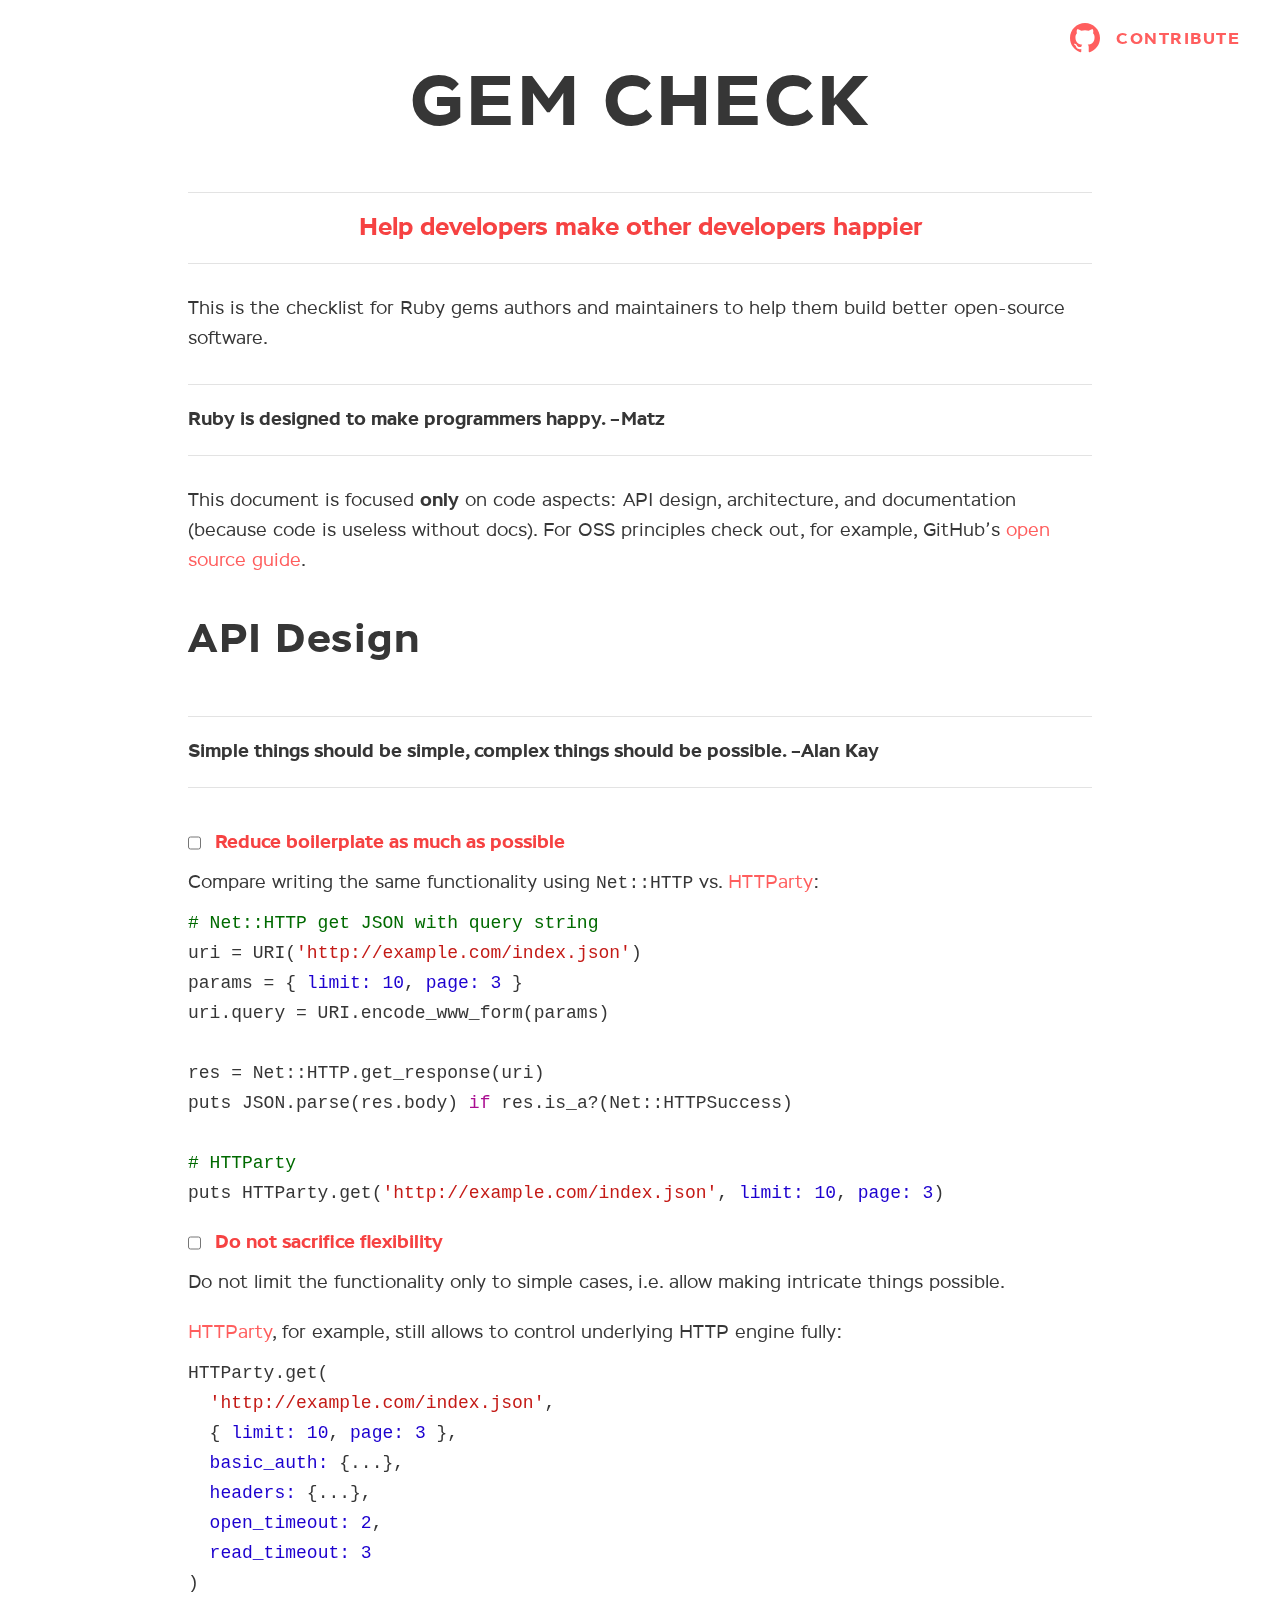
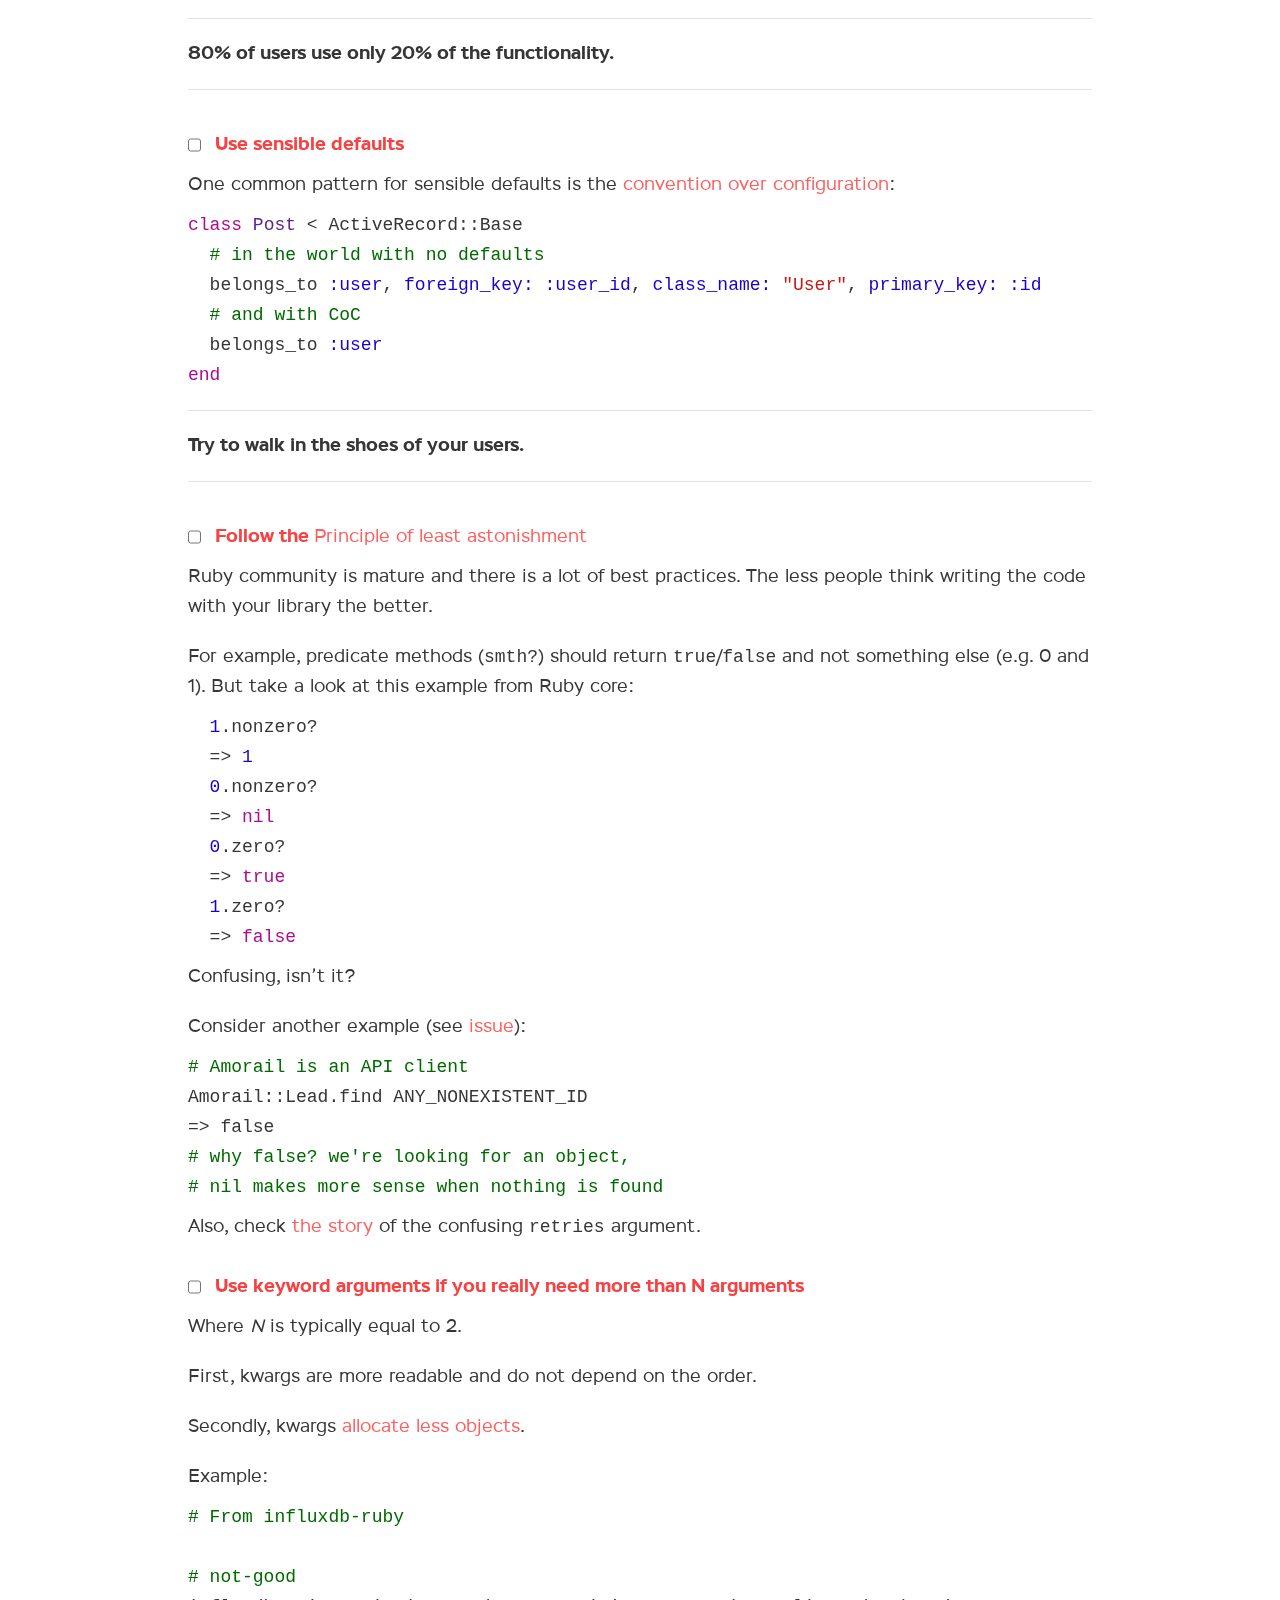
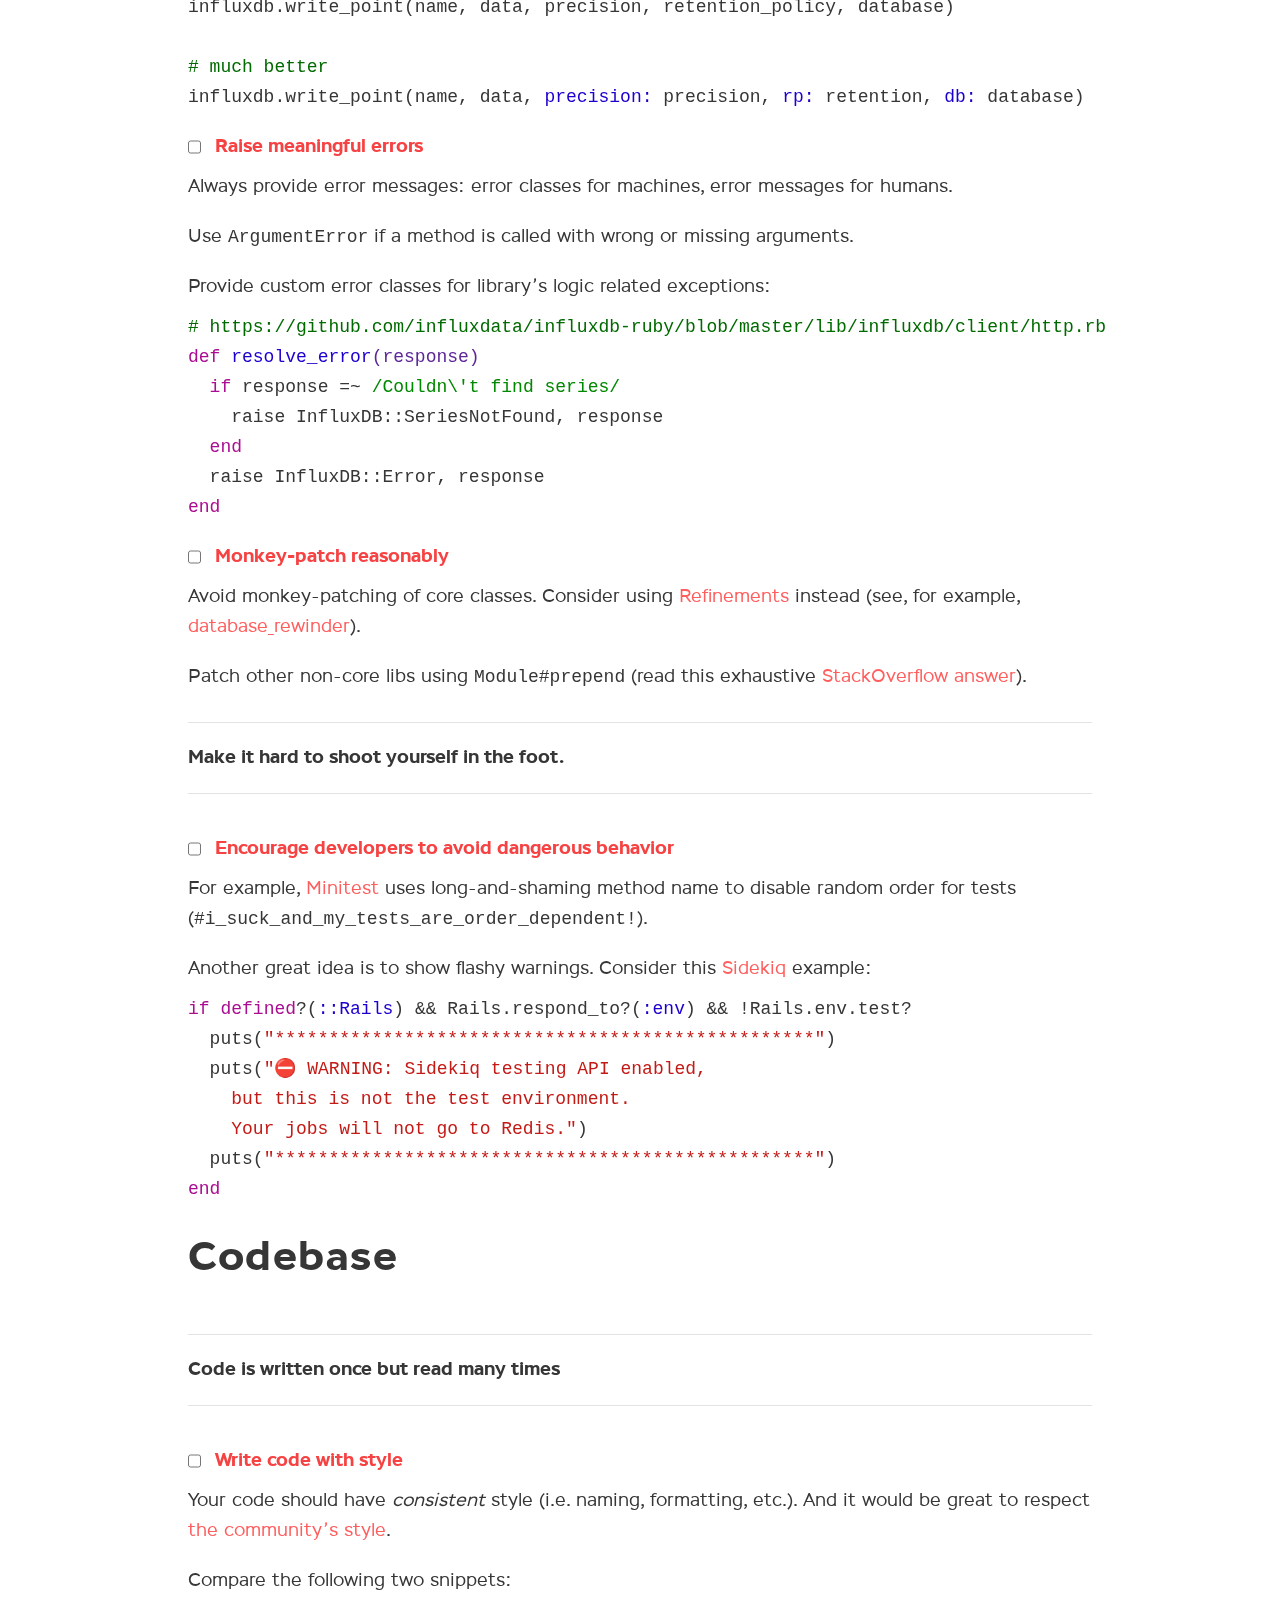
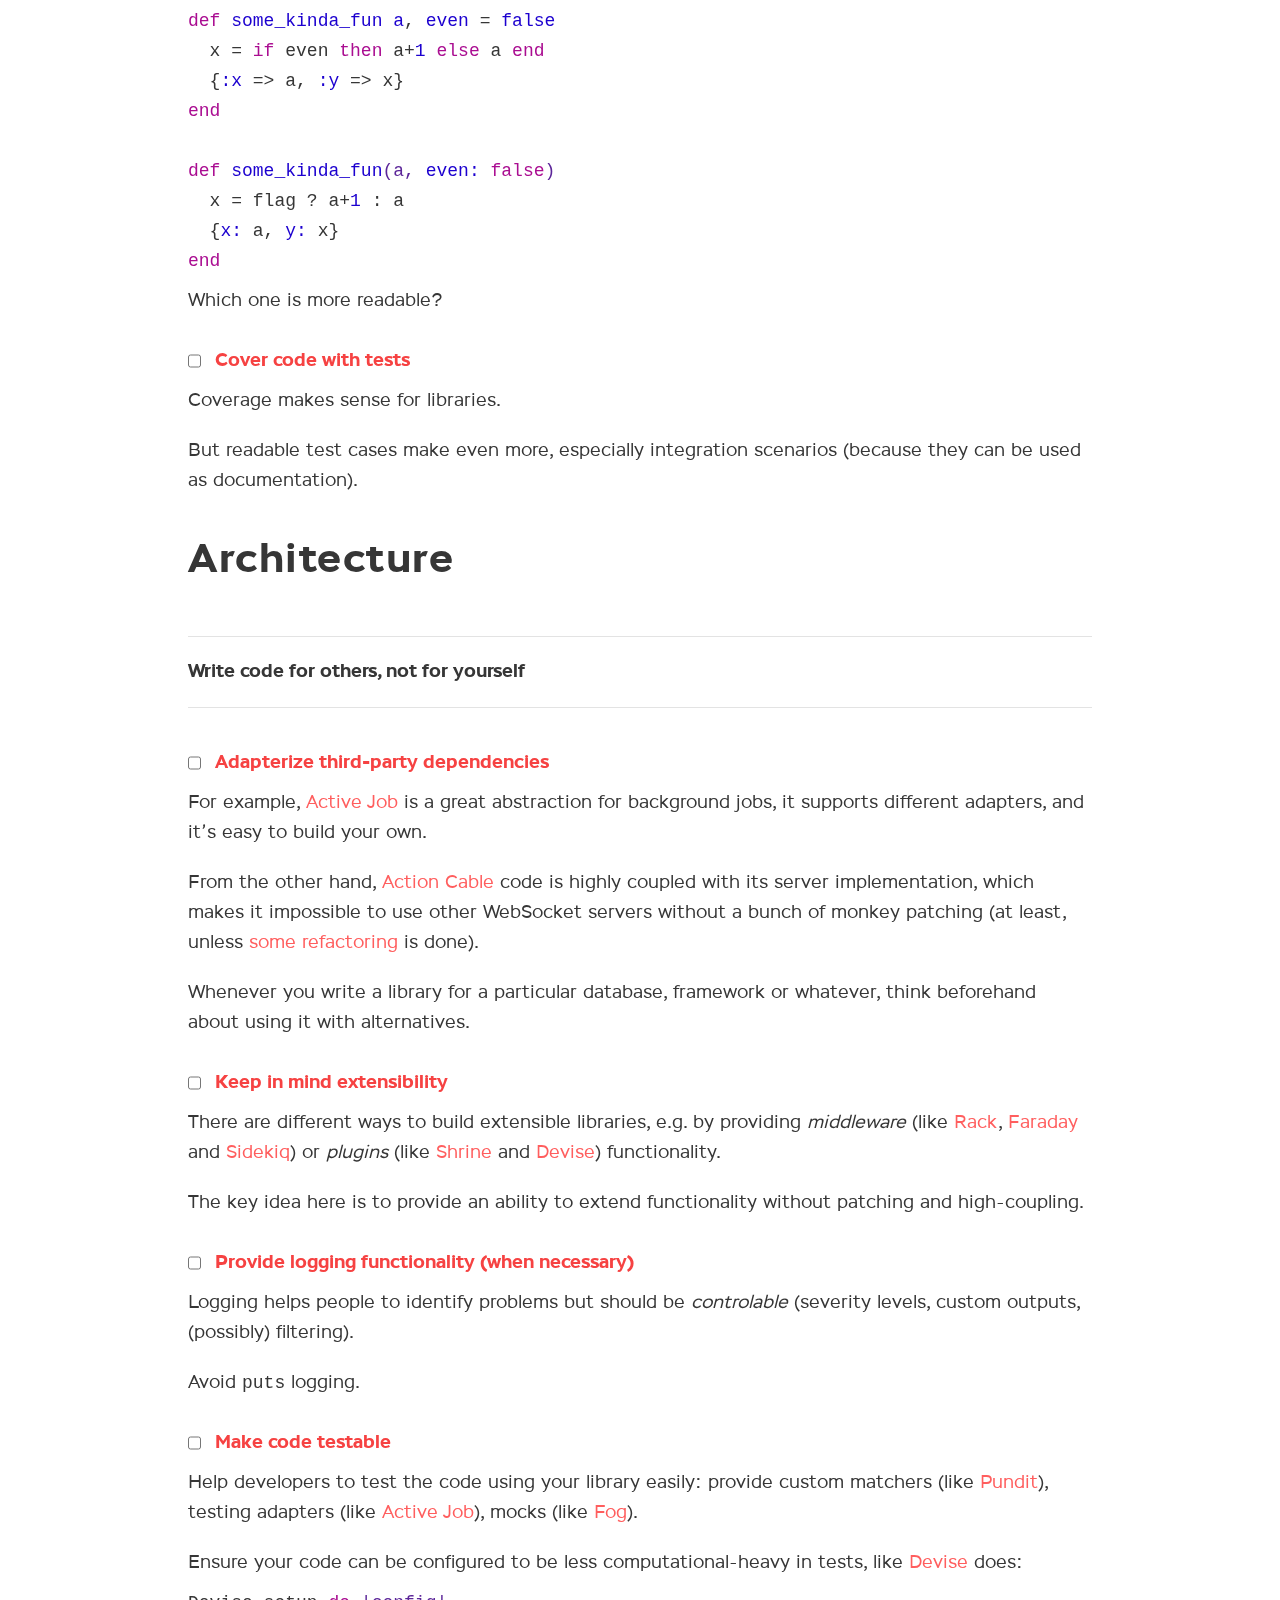
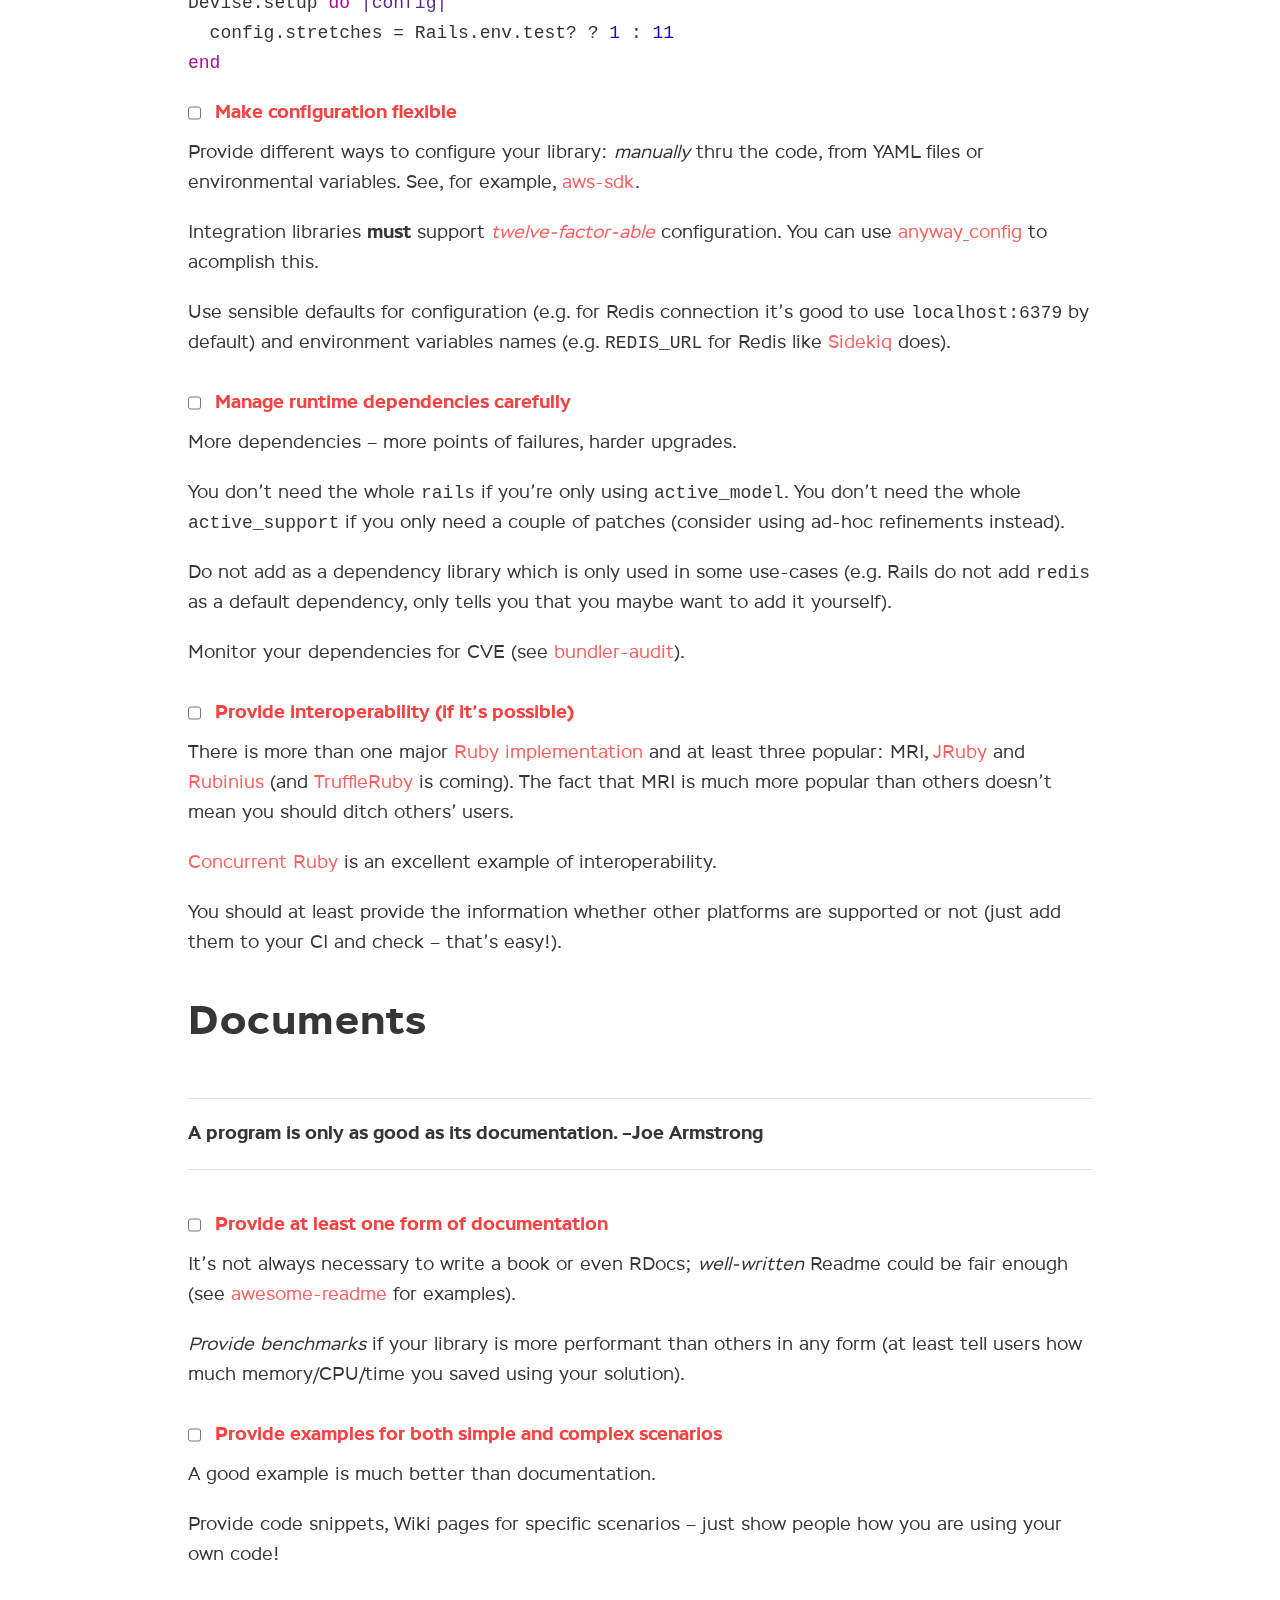
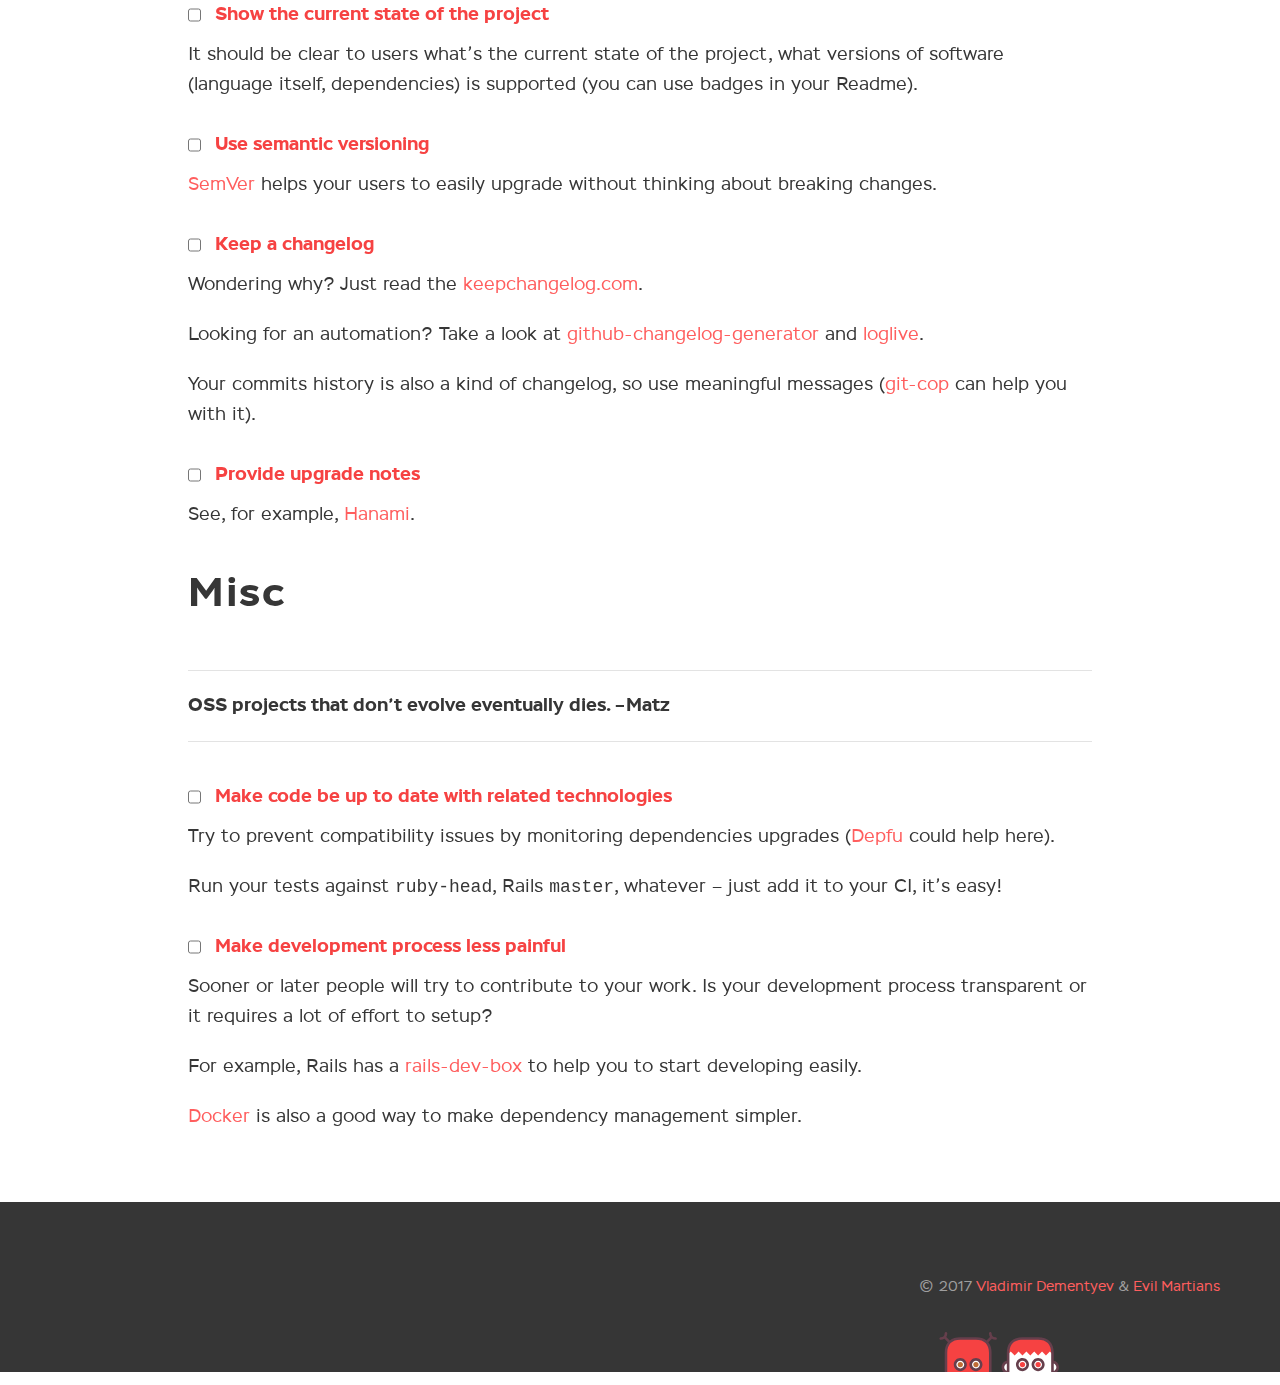
==== index.html @ 873639cb "Fix typo" ====
<!DOCTYPE html>
<html>
  <head>
    <title>GemCheck: Writing Better Ruby Gems Checklist</title>
    <meta name="viewport" content="width=device-width">
    <meta charset="UTF-8">
    <link rel="stylesheet" href="/main.css">
    <meta itemprop="name" content="GemCheck">
    <meta property="og:title" content="GemCheck">
    <meta name="description" content="Writing Better Ruby Gems Checklist">
    <meta itemprop="description" content="Writing Better Ruby Gems Checklist">
    <meta property="og:description" content="Writing Better Ruby Gems Checklist">
    <meta itemprop="image" content="http://palkan.github.io/gemcheck/images/evilmartians.png">
    <meta property="og:image" content="http://palkan.github.io/gemcheck/images/evilmartians.png">
    <meta name="twitter:card" content="summary_large_image">
    <meta name="twitter:site" content="@evilmartians">
    <meta name="twitter:creator" content="@evilmartians">
    <meta property="og:site_name" content="GemCheck">
    <meta name="keywords" content="ruby, gems, checklist, open-source">
    <link rel="apple-touch-icon" sizes="180x180" href="./images/apple-touch-icon.png">
    <link rel="icon" type="image/png" href="./images/favicon.ico" sizes="32x32">
    <link rel="icon" type="image/png" href="./images/favicon.ico" sizes="16x16">
    <link rel="manifest" href="/manifest.json">
    <meta name="theme-color" content="#000000">
  </head>
  <body>
    <script type="text/javascript">
      if (sessionStorage.fontsLoaded) {
        document.documentElement.classList.add('fonts-loaded');
      }
    </script>
    <div class="nav"><a class="nav--btn" href="https://github.com/palkan/gem-check"><span class="nav--btn--icon"><svg width="30" height="30" viewBox="322 444 30 30" xmlns="http://www.w3.org/2000/svg"><path d="M336.999 444c-8.282 0-14.999 6.716-14.999 15 0 6.628 4.298 12.25 10.258 14.233.75.138 1.024-.325 1.024-.723 0-.355-.013-1.3-.02-2.55-4.172.905-5.053-2.012-5.053-2.012-.682-1.733-1.666-2.194-1.666-2.194-1.362-.93.104-.912.104-.912 1.505.106 2.297 1.546 2.297 1.546 1.338 2.292 3.511 1.63 4.366 1.246.136-.968.524-1.63.952-2.004-3.33-.379-6.833-1.666-6.833-7.414 0-1.637.585-2.977 1.545-4.025-.155-.38-.67-1.905.147-3.97 0 0 1.259-.403 4.124 1.538 1.196-.333 2.48-.5 3.755-.506 1.275.007 2.558.173 3.756.506 2.863-1.941 4.12-1.538 4.12-1.538.819 2.065.304 3.59.15 3.97.962 1.048 1.542 2.388 1.542 4.025 0 5.763-3.508 7.03-6.848 7.402.537.463 1.017 1.378 1.017 2.778 0 2.004-.018 3.622-.018 4.114 0 .402.27.868 1.031.722C347.706 471.244 352 465.626 352 459c0-8.284-6.717-15-15.001-15" fill="#ff5e5e" fill-rule="evenodd"/></svg></span><span>CONTRIBUTE</span></a></div>
    <div class="main">
      <div class="content"><h1>Gem Check</h1>
<div class="moto">
Help developers make other developers happier
</div>
<p>This is the checklist for Ruby gems authors and maintainers to help them build better open-source software.</p>
<blockquote>
<p>Ruby is designed to make programmers happy. –Matz</p>
</blockquote>
<p>This document is focused <strong>only</strong> on code aspects: API design, architecture, and documentation (because code is useless without docs). For OSS principles check out, for example, GitHub’s <a href="https://opensource.guide">open source guide</a>.</p>
<h2>API Design</h2>
<blockquote>
<p>Simple things should be simple, complex things should be possible. –Alan Kay</p>
</blockquote>
<ul>
<li><input type="checkbox" id="checkbox0"><label for="checkbox0">Reduce boilerplate as much as possible</label></li>
</ul>
<p>Compare writing the same functionality using <code>Net::HTTP</code> vs. <a href="">HTTParty</a>:</p>
<pre><code class="language-ruby"><span class="hljs-comment"># Net::HTTP get JSON with query string</span>
uri = URI(<span class="hljs-string">'http://example.com/index.json'</span>)
params = { <span class="hljs-symbol">limit:</span> <span class="hljs-number">10</span>, <span class="hljs-symbol">page:</span> <span class="hljs-number">3</span> }
uri.query = URI.encode_www_form(params)

res = Net::HTTP.get_response(uri)
puts JSON.parse(res.body) <span class="hljs-keyword">if</span> res.is_a?(Net::HTTPSuccess)

<span class="hljs-comment"># HTTParty</span>
puts HTTParty.get(<span class="hljs-string">'http://example.com/index.json'</span>, <span class="hljs-symbol">limit:</span> <span class="hljs-number">10</span>, <span class="hljs-symbol">page:</span> <span class="hljs-number">3</span>)
</code></pre>
<ul>
<li><input type="checkbox" id="checkbox1"><label for="checkbox1">Do not sacrifice flexibility</label></li>
</ul>
<p>Do not limit the functionality only to simple cases, i.e. allow making intricate things possible.</p>
<p><a href="https://github.com/jnunemaker/httparty">HTTParty</a>, for example, still allows to control underlying HTTP engine fully:</p>
<pre><code class="language-ruby">HTTParty.get(
  <span class="hljs-string">'http://example.com/index.json'</span>, 
  { <span class="hljs-symbol">limit:</span> <span class="hljs-number">10</span>, <span class="hljs-symbol">page:</span> <span class="hljs-number">3</span> },
  <span class="hljs-symbol">basic_auth:</span> {...},
  <span class="hljs-symbol">headers:</span> {...},
  <span class="hljs-symbol">open_timeout:</span> <span class="hljs-number">2</span>,
  <span class="hljs-symbol">read_timeout:</span> <span class="hljs-number">3</span>
)
</code></pre>
<blockquote>
<p>80% of users use only 20% of the functionality.</p>
</blockquote>
<ul>
<li><input type="checkbox" id="checkbox2"><label for="checkbox2">Use sensible defaults</label></li>
</ul>
<p>One common pattern for sensible defaults is the <a href="https://en.wikipedia.org/wiki/Convention_over_configuration">convention over configuration</a>:</p>
<pre><code class="language-ruby"><span class="hljs-class"><span class="hljs-keyword">class</span> <span class="hljs-title">Post</span> &lt; ActiveRecord::Base</span>
  <span class="hljs-comment"># in the world with no defaults</span>
  belongs_to <span class="hljs-symbol">:user</span>, <span class="hljs-symbol">foreign_key:</span> <span class="hljs-symbol">:user_id</span>, <span class="hljs-symbol">class_name:</span> <span class="hljs-string">"User"</span>, <span class="hljs-symbol">primary_key:</span> <span class="hljs-symbol">:id</span>
  <span class="hljs-comment"># and with CoC</span>
  belongs_to <span class="hljs-symbol">:user</span>
<span class="hljs-keyword">end</span>
</code></pre>
<blockquote>
<p>Try to walk in the shoes of your users.</p>
</blockquote>
<ul>
<li><input type="checkbox" id="checkbox3"><label for="checkbox3">Follow the </label><a href="https://en.wikipedia.org/wiki/Principle_of_least_astonishment">Principle of least astonishment</a></li>
</ul>
<p>Ruby community is mature and there is a lot of best practices. The less people think writing the code with your library the better.</p>
<p>For example, predicate methods (<code>smth?</code>) should return <code>true</code>/<code>false</code> and not something else (e.g. 0 and 1).
But take a look at this example from Ruby core:</p>
<pre><code class="language-ruby">  <span class="hljs-number">1</span>.nonzero?
  =&gt; <span class="hljs-number">1</span>
  <span class="hljs-number">0</span>.nonzero?
  =&gt; <span class="hljs-literal">nil</span>
  <span class="hljs-number">0</span>.zero?
  =&gt; <span class="hljs-literal">true</span>
  <span class="hljs-number">1</span>.zero?
  =&gt; <span class="hljs-literal">false</span>
</code></pre>
<p>Confusing, isn’t it?</p>
<p>Consider another example (see <a href="https://github.com/teachbase/amorail/issues/25">issue</a>):</p>
<pre><code class="language-ruby"><span class="hljs-comment"># Amorail is an API client</span>
Amorail::Lead.find ANY_NONEXISTENT_ID
=&gt; false
<span class="hljs-comment"># why false? we're looking for an object,</span>
<span class="hljs-comment"># nil makes more sense when nothing is found</span>
</code></pre>
<p>Also, check <a href="https://twitter.com/schneems/status/887433898178772996">the story</a> of the confusing <code>retries</code> argument.</p>
<ul>
<li><input type="checkbox" id="checkbox4"><label for="checkbox4">Use keyword arguments if you really need more than N arguments</label></li>
</ul>
<p>Where <em>N</em> is typically equal to 2.</p>
<p>First, kwargs are more readable and do not depend on the order.</p>
<p>Secondly, kwargs <a href="https://github.com/benoittgt/understand_ruby_memory#why-keywords-arguments-will-create-less-garbage-collected-objects-after-22-answered-">allocate less objects</a>.</p>
<p>Example:</p>
<pre><code class="language-ruby"><span class="hljs-comment"># From influxdb-ruby</span>

<span class="hljs-comment"># not-good</span>
influxdb.write_point(name, data, precision, retention_policy, database)

<span class="hljs-comment"># much better</span>
influxdb.write_point(name, data, <span class="hljs-symbol">precision:</span> precision, <span class="hljs-symbol">rp:</span> retention, <span class="hljs-symbol">db:</span> database)
</code></pre>
<ul>
<li><input type="checkbox" id="checkbox5"><label for="checkbox5">Raise meaningful errors</label></li>
</ul>
<p>Always provide error messages: error classes for machines, error messages for humans.</p>
<p>Use <code>ArgumentError</code> if a method is called with wrong or missing arguments.</p>
<p>Provide custom error classes for library’s logic related exceptions:</p>
<pre><code class="language-ruby"><span class="hljs-comment"># https://github.com/influxdata/influxdb-ruby/blob/master/lib/influxdb/client/http.rb</span>
<span class="hljs-function"><span class="hljs-keyword">def</span> <span class="hljs-title">resolve_error</span><span class="hljs-params">(response)</span></span>
  <span class="hljs-keyword">if</span> response =~ <span class="hljs-regexp">/Couldn\'t find series/</span>
    raise InfluxDB::SeriesNotFound, response
  <span class="hljs-keyword">end</span>
  raise InfluxDB::Error, response
<span class="hljs-keyword">end</span>
</code></pre>
<ul>
<li><input type="checkbox" id="checkbox6"><label for="checkbox6">Monkey-patch reasonably</label></li>
</ul>
<p>Avoid monkey-patching of core classes. Consider using <a href="https://ruby-doc.org/core-2.4.1/doc/syntax/refinements_rdoc.html">Refinements</a> instead (see, for example, <a href="https://github.com/amatsuda/database_rewinder/blob/v0.8.2/lib/database_rewinder/cleaner.rb">database_rewinder</a>).</p>
<p>Patch other non-core libs using <code>Module#prepend</code> (read this exhaustive <a href="https://stackoverflow.com/a/4471202">StackOverflow answer</a>).</p>
<blockquote>
<p>Make it hard to shoot yourself in the foot.</p>
</blockquote>
<ul>
<li><input type="checkbox" id="checkbox7"><label for="checkbox7">Encourage developers to avoid dangerous behavior</label></li>
</ul>
<p>For example, <a href="https://github.com/seattlerb/minitest">Minitest</a> uses long-and-shaming method name to disable random order for tests (<code>#i_suck_and_my_tests_are_order_dependent!</code>).</p>
<p>Another great idea is to show flashy warnings. Consider this <a href="https://github.com/mperham/sidekiq">Sidekiq</a> example:</p>
<pre><code class="language-ruby"><span class="hljs-keyword">if</span> <span class="hljs-keyword">defined</span>?(<span class="hljs-symbol">:</span><span class="hljs-symbol">:Rails</span>) &amp;&amp; Rails.respond_to?(<span class="hljs-symbol">:env</span>) &amp;&amp; !Rails.env.test?
  puts(<span class="hljs-string">"**************************************************"</span>)
  puts(<span class="hljs-string">"⛔️ WARNING: Sidekiq testing API enabled,
    but this is not the test environment. 
    Your jobs will not go to Redis."</span>)
  puts(<span class="hljs-string">"**************************************************"</span>)
<span class="hljs-keyword">end</span>
</code></pre>
<h2>Codebase</h2>
<blockquote>
<p>Code is written once but read many times</p>
</blockquote>
<ul>
<li><input type="checkbox" id="checkbox8"><label for="checkbox8">Write code with style</label></li>
</ul>
<p>Your code should have <em>consistent</em> style (i.e. naming, formatting, etc.).
And it would be great to respect <a href="https://github.com/bbatsov/ruby-style-guide">the community’s style</a>.</p>
<p>Compare the following two snippets:</p>
<pre><code class="language-ruby"><span class="hljs-function"><span class="hljs-keyword">def</span> <span class="hljs-title">some_kinda_fun</span> <span class="hljs-title">a</span>, <span class="hljs-title">even</span> = <span class="hljs-title">false</span></span>
  x = <span class="hljs-keyword">if</span> even <span class="hljs-keyword">then</span> a+<span class="hljs-number">1</span> <span class="hljs-keyword">else</span> a <span class="hljs-keyword">end</span>
  {<span class="hljs-symbol">:x</span> =&gt; a, <span class="hljs-symbol">:y</span> =&gt; x}
<span class="hljs-keyword">end</span>

<span class="hljs-function"><span class="hljs-keyword">def</span> <span class="hljs-title">some_kinda_fun</span><span class="hljs-params">(a, <span class="hljs-symbol">even:</span> <span class="hljs-literal">false</span>)</span></span>
  x = flag ? a+<span class="hljs-number">1</span> : a
  {<span class="hljs-symbol">x:</span> a, <span class="hljs-symbol">y:</span> x}
<span class="hljs-keyword">end</span>
</code></pre>
<p>Which one is more readable?</p>
<ul>
<li><input type="checkbox" id="checkbox9"><label for="checkbox9">Cover code with tests</label></li>
</ul>
<p>Coverage makes sense for libraries.</p>
<p>But readable test cases make even more, especially integration scenarios (because they can be used as documentation).</p>
<h2>Architecture</h2>
<blockquote>
<p>Write code for others, not for yourself</p>
</blockquote>
<ul>
<li><input type="checkbox" id="checkbox10"><label for="checkbox10">Adapterize third-party dependencies</label></li>
</ul>
<p>For example, <a href="http://edgeguides.rubyonrails.org/active_job_basics.html">Active Job</a> is a great abstraction for background jobs, it supports different adapters, and it’s easy to build your own.</p>
<p>From the other hand, <a href="http://edgeguides.rubyonrails.org/action_cable_overview.html">Action Cable</a> code is highly coupled with its server implementation, which makes it impossible to use other WebSocket servers without a bunch of monkey patching (at least, unless <a href="https://github.com/rails/rails/pull/27648">some refactoring</a> is done).</p>
<p>Whenever you write a library for a particular database, framework or whatever, think beforehand about using it with alternatives.</p>
<ul>
<li><input type="checkbox" id="checkbox11"><label for="checkbox11">Keep in mind extensibility</label></li>
</ul>
<p>There are different ways to build extensible libraries, e.g. by providing <em>middleware</em> (like <a href="https://github.com/rack/rack">Rack</a>, <a href="https://github.com/lostisland/faraday">Faraday</a> and <a href="https://github.com/mperham/sidekiq">Sidekiq</a>)
or <em>plugins</em> (like <a href="https://github.com/janko-m/shrine">Shrine</a> and <a href="https://github.com/plataformatec/devise">Devise</a>) functionality.</p>
<p>The key idea here is to provide an ability to extend functionality without patching and high-coupling.</p>
<ul>
<li><input type="checkbox" id="checkbox12"><label for="checkbox12">Provide logging functionality (when necessary)</label></li>
</ul>
<p>Logging helps people to identify problems but should be <em>controlable</em> (severity levels, custom outputs, (possibly) filtering).</p>
<p>Avoid <code>puts</code> logging.</p>
<ul>
<li><input type="checkbox" id="checkbox13"><label for="checkbox13">Make code testable</label></li>
</ul>
<p>Help developers to test the code using your library easily: provide custom matchers (like <a href="https://github.com/elabs/pundit#rspec">Pundit</a>), testing adapters (like <a href="http://edgeguides.rubyonrails.org/active_job_basics.html#job-testing">Active Job</a>), mocks (like <a href="https://github.com/fog/fog#mocks">Fog</a>).</p>
<p>Ensure your code can be configured to be less computational-heavy in tests, like <a href="https://github.com/plataformatec/devise">Devise</a> does:</p>
<pre><code class="language-ruby">Devise.setup <span class="hljs-keyword">do</span> <span class="hljs-params">|config|</span>
  config.stretches = Rails.env.test? ? <span class="hljs-number">1</span> : <span class="hljs-number">11</span>
<span class="hljs-keyword">end</span>
</code></pre>
<ul>
<li><input type="checkbox" id="checkbox14"><label for="checkbox14">Make configuration flexible</label></li>
</ul>
<p>Provide different ways to configure your library: <em>manually</em> thru the code, from YAML files or environmental variables.
See, for example, <a href="https://github.com/aws/aws-sdk-ruby#configuration">aws-sdk</a>.</p>
<p>Integration libraries <strong>must</strong> support <a href="https://12factor.net"><em>twelve-factor-able</em></a> configuration. You can use <a href="https://github.com/palkan/anyway_config">anyway_config</a> to acomplish this.</p>
<p>Use sensible defaults for configuration (e.g. for Redis connection it’s good to use <code>localhost:6379</code> by default) and environment variables names (e.g. <code>REDIS_URL</code> for Redis like <a href="https://github.com/mperham/sidekiq/blob/v5.0.0/lib/sidekiq/redis_connection.rb#L100-L102">Sidekiq</a> does).</p>
<ul>
<li><input type="checkbox" id="checkbox15"><label for="checkbox15">Manage runtime dependencies carefully</label></li>
</ul>
<p>More dependencies – more points of failures, harder upgrades.</p>
<p>You don’t need the whole <code>rails</code> if you’re only using <code>active_model</code>.
You don’t need the whole <code>active_support</code> if you only need a couple of patches (consider using ad-hoc refinements instead).</p>
<p>Do not add as a dependency library which is only used in some use-cases (e.g. Rails do not add <code>redis</code> as a default dependency, only tells you that you maybe want to add it yourself).</p>
<p>Monitor your dependencies for CVE (see <a href="https://github.com/rubysec/bundler-audit">bundler-audit</a>).</p>
<ul>
<li><input type="checkbox" id="checkbox16"><label for="checkbox16">Provide interoperability (if it’s possible)</label></li>
</ul>
<p>There is more than one major <a href="https://en.wikipedia.org/wiki/Ruby_(programming_language)#Alternate_implementations">Ruby implementation</a> and at least three popular: MRI, <a href="http://jruby.org">JRuby</a> and <a href="https://rubinius.com">Rubinius</a> (and <a href="https://github.com/graalvm/truffleruby">TruffleRuby</a> is coming). The fact that MRI is much more popular than others doesn’t mean you should ditch others’ users.</p>
<p><a href="https://github.com/ruby-concurrency/concurrent-ruby">Concurrent Ruby</a> is an excellent example of interoperability.</p>
<p>You should at least provide the information whether other platforms are supported or not (just add them to your CI and check – that’s easy!).</p>
<h2>Documents</h2>
<blockquote>
<p>A program is only as good as its documentation. –Joe Armstrong</p>
</blockquote>
<ul>
<li><input type="checkbox" id="checkbox17"><label for="checkbox17">Provide at least one form of documentation</label></li>
</ul>
<p>It’s not always necessary to write a book or even RDocs; <em>well-written</em> Readme could be fair enough (see <a href="https://github.com/matiassingers/awesome-readme">awesome-readme</a> for examples).</p>
<p><em>Provide benchmarks</em> if your library is more performant than others in any form (at least tell users how much memory/CPU/time you saved using your solution).</p>
<ul>
<li><input type="checkbox" id="checkbox18"><label for="checkbox18">Provide examples for both simple and complex scenarios</label></li>
</ul>
<p>A good example is much better than documentation.</p>
<p>Provide code snippets, Wiki pages for specific scenarios – just show people how you are using your own code!</p>
<ul>
<li><input type="checkbox" id="checkbox19"><label for="checkbox19">Show the current state of the project</label></li>
</ul>
<p>It should be clear to users what’s the current state of the project, what versions of software (language itself, dependencies) is supported (you can use badges in your Readme).</p>
<ul>
<li><input type="checkbox" id="checkbox20"><label for="checkbox20">Use semantic versioning</label></li>
</ul>
<p><a href="http://semver.org">SemVer</a> helps your users to easily upgrade without thinking about breaking changes.</p>
<ul>
<li><input type="checkbox" id="checkbox21"><label for="checkbox21">Keep a changelog</label></li>
</ul>
<p>Wondering why? Just read the <a href="http://keepachangelog.com/en/1.0.0/">keepchangelog.com</a>.</p>
<p>Looking for an automation? Take a look at <a href="https://github.com/skywinder/github-changelog-generato">github-changelog-generator</a>  and <a href="https://github.com/egoist/loglive">loglive</a>.</p>
<p>Your commits history is also a kind of changelog, so use meaningful messages (<a href="https://github.com/bkuhlmann/git-cop">git-cop</a> can help you with it).</p>
<ul>
<li><input type="checkbox" id="checkbox22"><label for="checkbox22">Provide upgrade notes</label></li>
</ul>
<p>See, for example, <a href="http://hanamirb.org/guides/upgrade-notes/v100/">Hanami</a>.</p>
<h2>Misc</h2>
<blockquote>
<p>OSS projects that don’t evolve eventually dies. –Matz</p>
</blockquote>
<ul>
<li><input type="checkbox" id="checkbox23"><label for="checkbox23">Make code be up to date with related technologies</label></li>
</ul>
<p>Try to prevent compatibility issues by monitoring dependencies upgrades (<a href="https://depfu.io">Depfu</a> could help here).</p>
<p>Run your tests against <code>ruby-head</code>, Rails <code>master</code>, whatever – just add it to your CI, it’s easy!</p>
<ul>
<li><input type="checkbox" id="checkbox24"><label for="checkbox24">Make development process less painful</label></li>
</ul>
<p>Sooner or later people will try to contribute to your work. Is your development process transparent or it requires a lot of effort to setup?</p>
<p>For example, Rails has a <a href="https://github.com/rails/rails-dev-box">rails-dev-box</a> to help you to start developing easily.</p>
<p><a href="https://www.docker.com">Docker</a> is also a good way to make dependency management simpler.</p>

      </div>
    </div>
    <script src="/js/app.min.js" type="text/javascript"></script>
    <div class="footer">
      <div class="footer--block legals">
        <p><span class="copyright">2017 </span><a href="https://twitter.com/palkan_tula">Vladimir Dementyev</a> & <a href="https://evilmartians.com">Evil Martians</a></p>
        <div class="footer--humanoids">
          <div class="humanoids">
            <div class="humanoids__martian"><svg xmlns="http://www.w3.org/2000/svg" viewBox="0 0 108 92"><path fill="#f64242" d="M26 88L8 78l18-10"/><path fill="#f64242" d="M94 92v-6H44c-5.5 0-10-4.5-10-10s4.5-10 10-10h50V32c0-14-7.9-22-22-22H48c-14.1 0-22 8-22 22v60h68z"/><circle fill="#FFF" cx="48" cy="50" r="8"/><circle fill="#FFF" cx="72" cy="50" r="8"/><circle fill="#BF6C35" cx="48" cy="50" r="4"/><circle fill="#BF6C35" cx="72" cy="50" r="4"/><g fill="#663F4C"><path d="M48 60c-5.5 0-10-4.5-10-10s4.5-10 10-10 10 4.5 10 10-4.5 10-10 10zm0-16c-3.3 0-6 2.7-6 6s2.7 6 6 6 6-2.7 6-6-2.7-6-6-6zM82 50c0 5.5-4.5 10-10 10s-10-4.5-10-10 4.5-10 10-10 10 4.5 10 10zm-16 0c0 3.3 2.7 6 6 6s6-2.7 6-6-2.7-6-6-6-6 2.7-6 6z"/><path d="M102 8c-3.8 0-6-2.2-6-6 0-1.1-.9-2-2-2s-2 .9-2 2c0 2.2.5 4.1 1.5 5.7L88.2 13c-4-3.3-9.5-5-16.2-5H48c-6.7 0-12.2 1.7-16.2 4.9l-5.3-5.3C27.5 6.1 28 4.2 28 2c0-1.1-.9-2-2-2s-2 .9-2 2c0 3.8-2.2 6-6 6-1.1 0-2 .9-2 2s.9 2 2 2c2.2 0 4.1-.5 5.7-1.5l5.3 5.3c-3.2 4-4.9 9.5-4.9 16.2v34.8L3.9 78 24 89v3h4V32c0-12.9 7.1-20 20-20h24c12.9 0 20 7.1 20 20v32H44c-6.6 0-12 5.4-12 12s5.4 12 12 12h48v4h4v-8h-2l-4-8-4 8h-4l-4-8-4 8h-4l-4-8-4 8h-4l-4-8-4 8h-4l-4-8-3.1 6.2C37.1 80.7 36 78.5 36 76c0-4.4 3.6-8 8-8l4 8 4-8h4l4 8 4-8h4l4 8 4-8h4l4 8 4-8h8V32c0-6.7-1.7-12.2-4.9-16.2l5.3-5.3c1.6 1 3.5 1.5 5.7 1.5 1.1 0 2-.9 2-2s-1-2-2.1-2zM24 84.4L12.1 78 24 71.4v13z"/></g></svg></div>
            <div class="humanoids__human"><svg xmlns="http://www.w3.org/2000/svg" viewBox="0 0 108 92"><path fill="#FFFFFF" d="M14 62v30h68v-6H32c-5.5 0-10-4.5-10-10s4.5-10 10-10h50v-4c4 0 8-3.6 8-8s-4-8-8-8V32c0-14-7.9-22-22-22H36c-14.1 0-22 8-22 22v14c-4 0-8 3.6-8 8s4 8 8 8z"/><circle fill="#FFF" cx="36" cy="50" r="8"/><circle fill="#FFF" cx="60" cy="50" r="8"/><circle fill="#f64242" cx="36" cy="50" r="4"/><circle fill="#f64242" cx="60" cy="50" r="4"/><path fill="#f64242" d="M60 10H36c-14.1 0-22 8-22 22v2l4-4 6 6 6-6 6 6 6-6 6 6 6-6 6 6 6-6 6 6 6-6 4 4v-2c0-14-7.9-22-22-22z"/><g fill="#663F4C"><path d="M36 60c-5.5 0-10-4.5-10-10s4.5-10 10-10 10 4.5 10 10-4.5 10-10 10zm0-16c-3.3 0-6 2.7-6 6s2.7 6 6 6 6-2.7 6-6-2.7-6-6-6zM60 60c-5.5 0-10-4.5-10-10s4.5-10 10-10 10 4.5 10 10-4.5 10-10 10zm0-16c-3.3 0-6 2.7-6 6s2.7 6 6 6 6-2.7 6-6-2.7-6-6-6z"/><path d="M12 63.8V92h4V32c0-12.9 7.1-20 20-20h24c12.9 0 20 7.1 20 20v32H32c-6.6 0-12 5.4-12 12s5.4 12 12 12h48v4h4v-8H74v-1c0-1.7-1.3-3-3-3s-3 1.3-3 3v1h-6v-1c0-1.7-1.3-3-3-3s-3 1.3-3 3v1h-6v-1c0-1.7-1.3-3-3-3s-3 1.3-3 3v1h-6v-1c0-1.7-1.3-3-3-3s-3 1.3-3 3v1c-4 0-8-3.6-8-8s3.6-8 8-8h6v1c0 1.7 1.3 3 3 3s3-1.3 3-3v-1h6v1c0 1.7 1.3 3 3 3s3-1.3 3-3v-1h6v1c0 1.7 1.3 3 3 3s3-1.3 3-3v-1h6v1c0 1.7 1.3 3 3 3s3-1.3 3-3v-1h4v-4.2c5-.9 8-5 8-9.8s-3-8.9-8-9.8V32c0-15.3-8.7-24-24-24H36c-15.3 0-24 8.7-24 24v12.2c-5 .9-8 5-8 9.8s3 8.9 8 9.8zm72-15.5c2 .8 4 3 4 5.7s-2 4.8-4 5.7V48.3zm-72 0v11.3c-2-.8-4-3-4-5.7s2-4.7 4-5.6z"/></g></svg></div>
          </div>
        </div>
      </div>
    </div>
  </body>
</html>
---- main.css ----
@charset "utf-8";

@font-face{
  font-weight: 400;
  font-style: normal;
  font-family: "Stem Text";
  src: url("./fonts/StemText.woff") format("woff");
}

@font-face{
  font-weight: 700;
  font-style: normal;
  font-family: "Stem Text";
  src: url("./fonts/StemTextBold.woff") format("woff");
}

@font-face{
  font-family: "Fira Code";
  src: url("./fonts/FiraCode-Regular.woff") format("woff");
}
/* Reset
----------------------------------------------------------------------------- */
/* stylelint-disable */
html, body, h1, h2, h3, h4, h5, h6, p, blockquote, pre, address, code, img, dl, dt, dd, ol, ul, li, fieldset, form, label, table, th, td, article, aside, nav, section, figure, figcaption, footer, header, audio, video{
  margin: 0;
  padding: 0;
}
blockquote, img, fieldset, form{
  border: 0;
}
a, strong, em, b, i, small, sub, sup, img, label, th, td, audio, video{
  vertical-align: baseline;
}
applet, object, iframe, abbr, acronym, big, cite, del, dfn, ins, kbd, q, s, samp, strike, tt, var, u, center, legend, caption, tbody, tfoot, thead, tr, canvas, details, embed, menu, output, ruby, summary, time, mark{
  margin: 0;
  padding: 0;
  border: 0;
  vertical-align: baseline;
  font: inherit;
  font-size: 100%;
}
ul, ol{
  list-style: none;
}
/* Border-box FTW
https://css-tricks.com/inheriting-box-sizing-probably-slightly-better-best-practice/ */
*, *:before, *:after{
  box-sizing: inherit;
}
html{
  overflow-y: scroll;
  box-sizing: border-box;
  text-size-adjust: 100%;
}
a{
  background-color: transparent;
  /* Remove the gray background color from active links in IE 10. */
  -webkit-text-decoration-skip: none;
}
a:hover, a:active{
  outline: 0;
}
img{
  vertical-align: middle;
}
strong, b{
  font-weight: bold;
}
em, i{
  font-style: italic;
}
h1, h2, h3, h4, h5, h6{
  font-weight: bold;
}
table{
  border-spacing: 0;
  border-collapse: collapse;
}
th{
  font-weight: bold;
}
td{
  vertical-align: top;
}
input, select, textarea, button{
  margin: 0;
  vertical-align: middle;
  font-size: 100%;
  font-family: inherit;
}
/**
 * 1. Add the correct box sizing in IE 10-.
 * 2. Remove the padding in IE 10-.
 */
[type="checkbox"], [type="radio"]{
  box-sizing: border-box;
  /* 1 */
  padding: 0;
  /* 2 */
}
/**
 * Show the overflow in IE.
 * 1. Show the overflow in Edge.
 * 2. Show the overflow in Edge, Firefox, and IE.
 */
button, input, select{
  /* 2 */
  overflow: visible;
}
/**
 * Address inconsistent `text-transform` inheritance for `button` and `select`.
 * All other form control elements do not inherit `text-transform` values.
 * Correct `button` style inheritance in Firefox, IE 8/9/10/11, and Opera.
 * Correct `select` style inheritance in Firefox.
 */
button, select{
  text-transform: none;
}
/**
 * 1. Prevent a WebKit bug where (2) destroys native `audio` and `video`
 *    controls in Android 4.
 * 2. Correct inability to style clickable `input` types in iOS.
 * 3. Improve usability and consistency of cursor style between image-type
 *    `input` and others.
 */
button, html [type="button"], [type="reset"], [type="submit"]{
  cursor: pointer;
  /* 3 */
  -webkit-appearance: button;
  /* 2 */
}
/**
 * Remove the inner border and padding in Firefox.
 */
button::-moz-focus-inner, input::-moz-focus-inner{
  padding: 0;
  border: 0;
}
/**
 * 1. Remove the default vertical scrollbar in IE.
 */
textarea{
  overflow: auto;
  /* 1 */
  resize: vertical;
}
svg:not(:root){
  overflow: hidden;
  /* Correct overflow not hidden in IE. */
}
/**
 * Correct the odd appearance of search inputs in Chrome and Safari.
 */
[type="search"]{
  -webkit-appearance: textfield;
}
/**
 * Remove the inner padding and cancel buttons in Chrome on OS X and
 * Safari on OS X.
 */
[type="search"]::-webkit-search-cancel-button, [type="search"]::-webkit-search-decoration{
  -webkit-appearance: none;
}
/* stylelint-enable */

html, body {
  height: 100%;
  width: 100%;
  min-width: 300px;
}

body {
  background: #fff;
  color: #363636;
  font: 18px/30px "Arial",sans-serif;
}

.fonts-loaded body {
  font-family: "Stem Text","Arial",sans-serif;
}

a {
  text-decoration: none;
  color: #ff5e5e
}

a:visited, a:active{
  color: #ff5e5e;
}

a:hover{
  opacity: 0.8;
}

h1 {
  font-size: 70px;
  line-height: 90px;
  letter-spacing: 2px;
  font-weight: bold;
  width: 100%;
  text-align: center;
  text-transform: uppercase;
  margin-bottom: 22px;
}

h2 {
  font-size: 40px;
  line-height: 50px;
  letter-spacing: 1.5px;
  margin: 30px 0 30px 0;
}

h4 {
  font-size: 14px;
  color: #9e9e9e;
  font-weight: normal;
}

blockquote {
  margin: 20px 0;
  padding: 20px 0;
  font-weight: bold;
  border-top: 1px solid #e3e3e3;
  border-bottom: 1px solid #e3e3e3;
}

blockquote p {
  margin: 0;
}

p {
  margin: 10px 0;
}

ul {
  margin-top: 20px;
}

input[type="checkbox"] {
  height: 18px;
}

input[type="checkbox"] + label {
  position: relative;
  min-height: 15px;
  padding-left: 14px;
  cursor: pointer;
  font-weight: normal;
  line-height: 15px;
  color: #f64242;
  font-weight: bold;
}

.main {
  width: 100%;
  display: -webkit-box;
  display: -ms-flexbox;
  display: flex;
  -webkit-box-pack: center;
      -ms-flex-pack: center;
          justify-content: center;
}

.moto {
  margin: 20px 0;
  padding: 20px 0;
  font-weight: bold;
  color: #f64242;
  width: 100%;
  font-size: 24px;
  text-align: center;
  border-top: 1px solid #e3e3e3;
  border-bottom: 1px solid #e3e3e3;
}

.caption {
  font-size: 60%;
}

.mobile-only {
  display: none;
}

.grey-text {
  color: #9e9e9e;
}

.content {
  display: -webkit-box;
  display: -ms-flexbox;
  display: flex;
  -webkit-box-orient: vertical;
  -webkit-box-direction: normal;
      -ms-flex-direction: column;
          flex-direction: column;
  position: relative;
  padding: 60px;
  box-sizing: border-box;
  width: 80%;
  overflow: hidden;
}

.nav {
  position: fixed;
  width: 100%;
  display: -webkit-box;
  display: -ms-flexbox;
  display: flex;
  -webkit-box-pack: end;
      -ms-flex-pack: end;
          justify-content: flex-end;
  padding: 10px 20px;
}

.nav--btn {
  cursor: pointer;
  height: 60px;
  text-decoration: none;
  padding: 0 20px;
  text-align: center;
  transition: opacity 200ms;
  font-weight: bold;
  font-size: 16px;
  letter-spacing: 1.5px;
  display: -webkit-box;
  display: -ms-flexbox;
  display: flex;
  -webkit-box-align: center;
      -ms-flex-align: center;
          align-items: center
}

.nav--btn:hover, .nav--btn:focus{
  opacity: .8;
  transition: none;
}

.nav--btn:visited, .nav--btn:hover, .nav--btn:active{
  color: #ff5e5e;
}

.nav--btn--icon{
  margin-right: 16px;
  margin-top: 6px;
}

@media (max-width: 800px) and (min-width: 601px) {
  body {
    font-size: 3vw;
    line-height: 5vw;
  }

  h1 {
    font-size: 14vw;
    line-height: 18vw;
  }

  h2 {
    font-size: 5vw;
    line-height: 7vw;
  }

  h4 {
    font-size: 2vw;
  }
}


@media (max-width: 600px) {
  body {
    font-size: 4vw;
    line-height: 6vw;
  }

  h1 {
    font-size: 14vw;
    line-height: 18vw;
  }

  h2 {
    font-size: 10vw;
    line-height: 12vw;
  }

  h4 {
    font-size: 3vw;
  }

  .mobile-only {
    display:  block;
  }

  .desktop-only {
    display: none !important;
  }
}

.footer{
  width: 100%;
  z-index: 20;
  padding: 60px;
  display: flex;
  justify-content: flex-end;
  background: #363636;
  position: relative;
  overflow: hidden;
}

.footer h3{
  color: white;
  font-weight: normal;
}

.footer--block{
  color: white;
  font-size: 14px;
  position: relative;
}

.footer--block.legals{
  color: #9e9e9e;
}

.footer--humanoids{
  position: absolute;
  bottom: -70px;
}

.copyright{
  position: relative;
}

.copyright:before{
  content: '©';
  position: absolute;
  left: -20px;
  top: 0;
  line-height: 10px;
}

@media (max-width: 600px){

  .footer{
    flex-direction: column;
    padding: 60px 30px 30px 30px;
  }

  .footer--block{
    margin-bottom: 30px;
    font-size: 4vw;
    line-height: 7vw;
  }

  .footer--block.legals{
    align-self: center;
    margin-top: 30px;
  }

  .copyright{}

  .copyright:before{
    left: -5vw;
    line-height: 3vw;
  }
}

@keyframes humanoids-blink{

  0%, 48%{
    transform: scaleY(1);
  }

  50%{
    transform: scaleY(0);
  }

  52%, 100%{
    transform: scaleY(1);
  }
}

.humanoids{
  position: absolute;
  bottom: -10px;
  width: 150px;
  height: 60px;
  margin: 0 auto 0 -10px;
  font-size: 0;
}

.humanoids circle{
  transform: scaleY(1);
  transform-origin: 50%;
  animation-duration: 8s;
  animation-name: humanoids-blink;
  animation-iteration-count: infinite;
}

.humanoids svg{
  height: 60px;
}

.humanoids__human, .humanoids__martian{
  position: absolute;
  width: 80px;
  height: 90px;
  transition: transform 300ms cubic-bezier(0.68, -0.55, 0.265, 1.55);
  transform: translateY(0);
}

.humanoids__human:hover, .humanoids__martian:hover{
  transform: translateY(-12px);
}

.humanoids__martian{
  left: 0;
}

.humanoids__human{
  right: 0;
}

.humanoids__human circle{
  animation-delay: 0.5s;
}
/*

XCode style (c) Angel Garcia <angelgarcia.mail@gmail.com>

*/
.hljs{
  display: block;
  overflow-x: auto;
  padding: 0.5em;
  background: #fff;
  color: black;
}
.hljs-comment, .hljs-quote{
  color: #006a00;
}
.hljs-keyword, .hljs-selector-tag, .hljs-literal{
  color: #aa0d91;
}
.hljs-name{
  color: #008;
}
.hljs-variable, .hljs-template-variable{
  color: #660;
}
.hljs-string{
  color: #c41a16;
}
.hljs-regexp, .hljs-link{
  color: #080;
}
.hljs-title, .hljs-tag, .hljs-symbol, .hljs-bullet, .hljs-number, .hljs-meta{
  color: #1c00cf;
}
.hljs-section, .hljs-class .hljs-title, .hljs-type, .hljs-attr, .hljs-built_in, .hljs-builtin-name, .hljs-params{
  color: #5c2699;
}
.hljs-attribute, .hljs-subst{
  color: #000;
}
.hljs-formula{
  background-color: #eee;
  font-style: italic;
}
.hljs-addition{
  background-color: #baeeba;
}
.hljs-deletion{
  background-color: #ffc8bd;
}
.hljs-selector-id, .hljs-selector-class{
  color: #9b703f;
}
.hljs-doctag, .hljs-strong{
  font-weight: bold;
}
.hljs-emphasis{
  font-style: italic;
}

/*# sourceMappingURL=main.css.map */
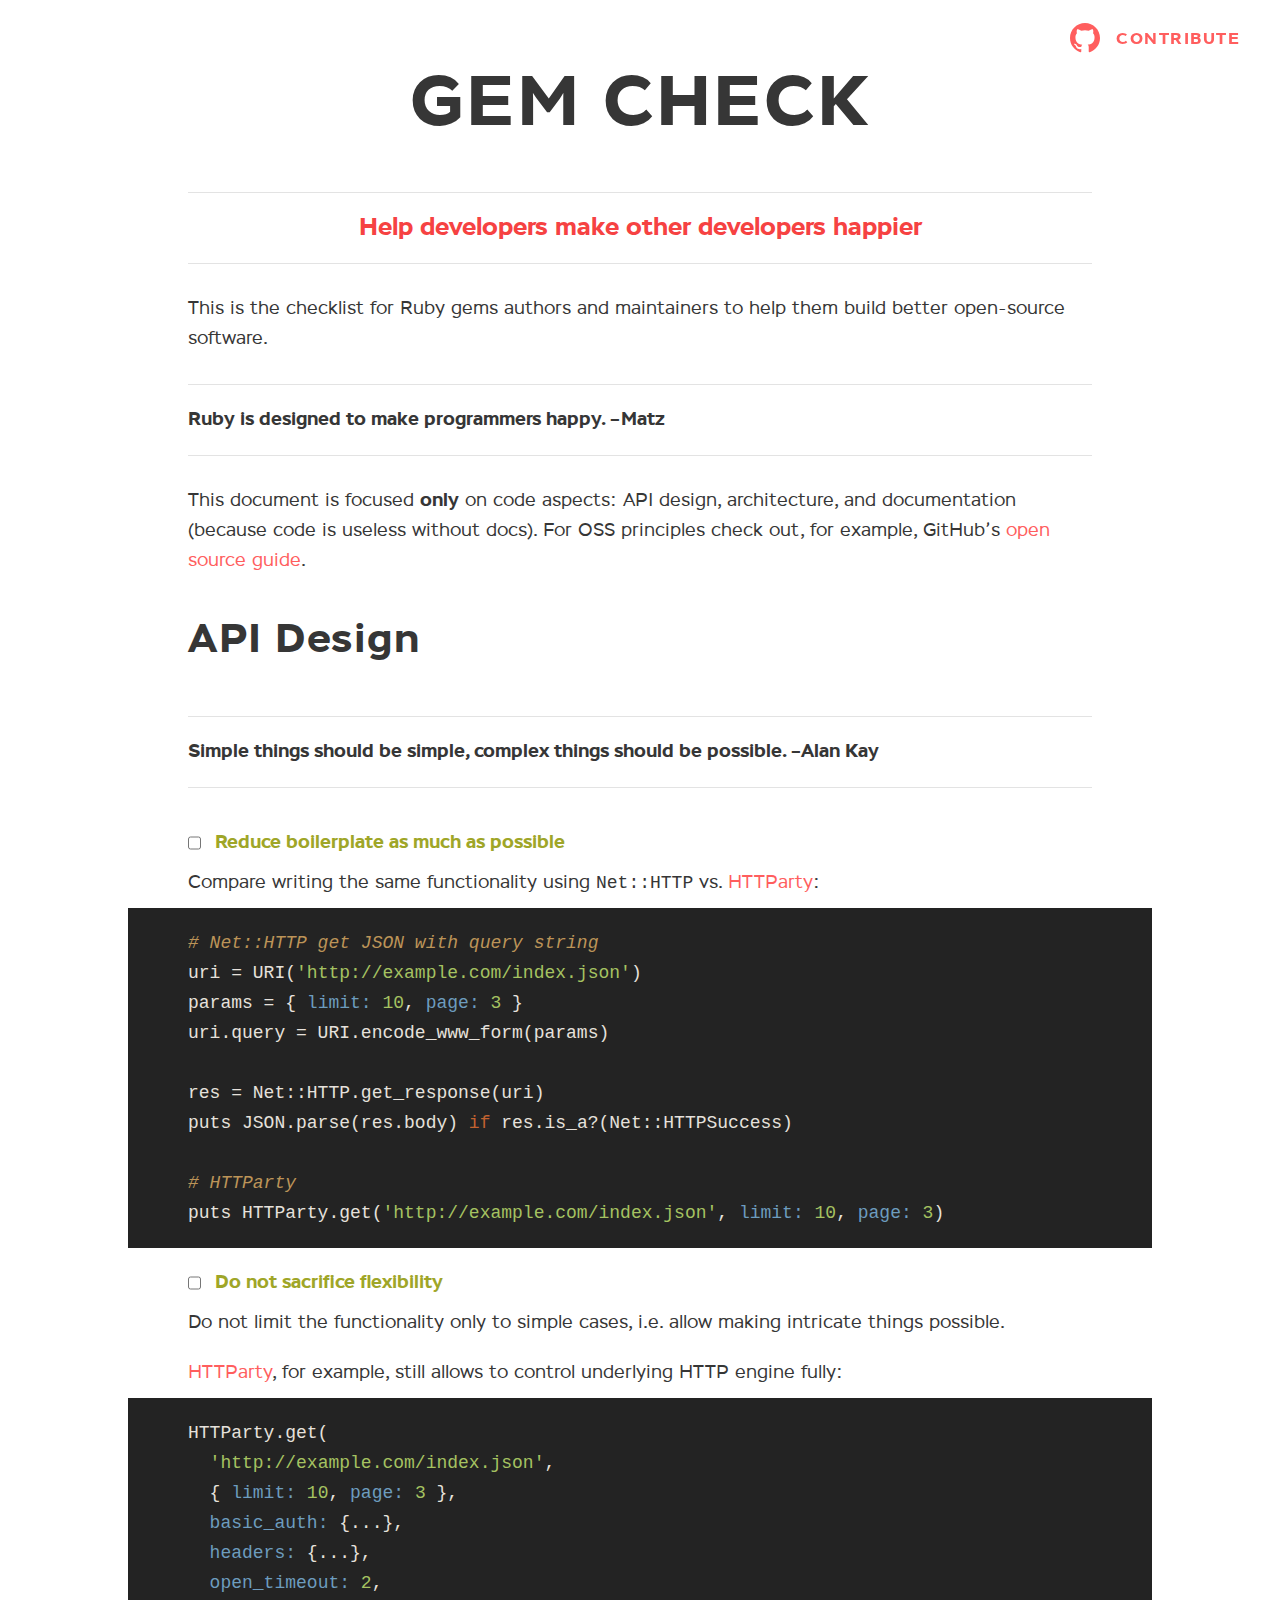
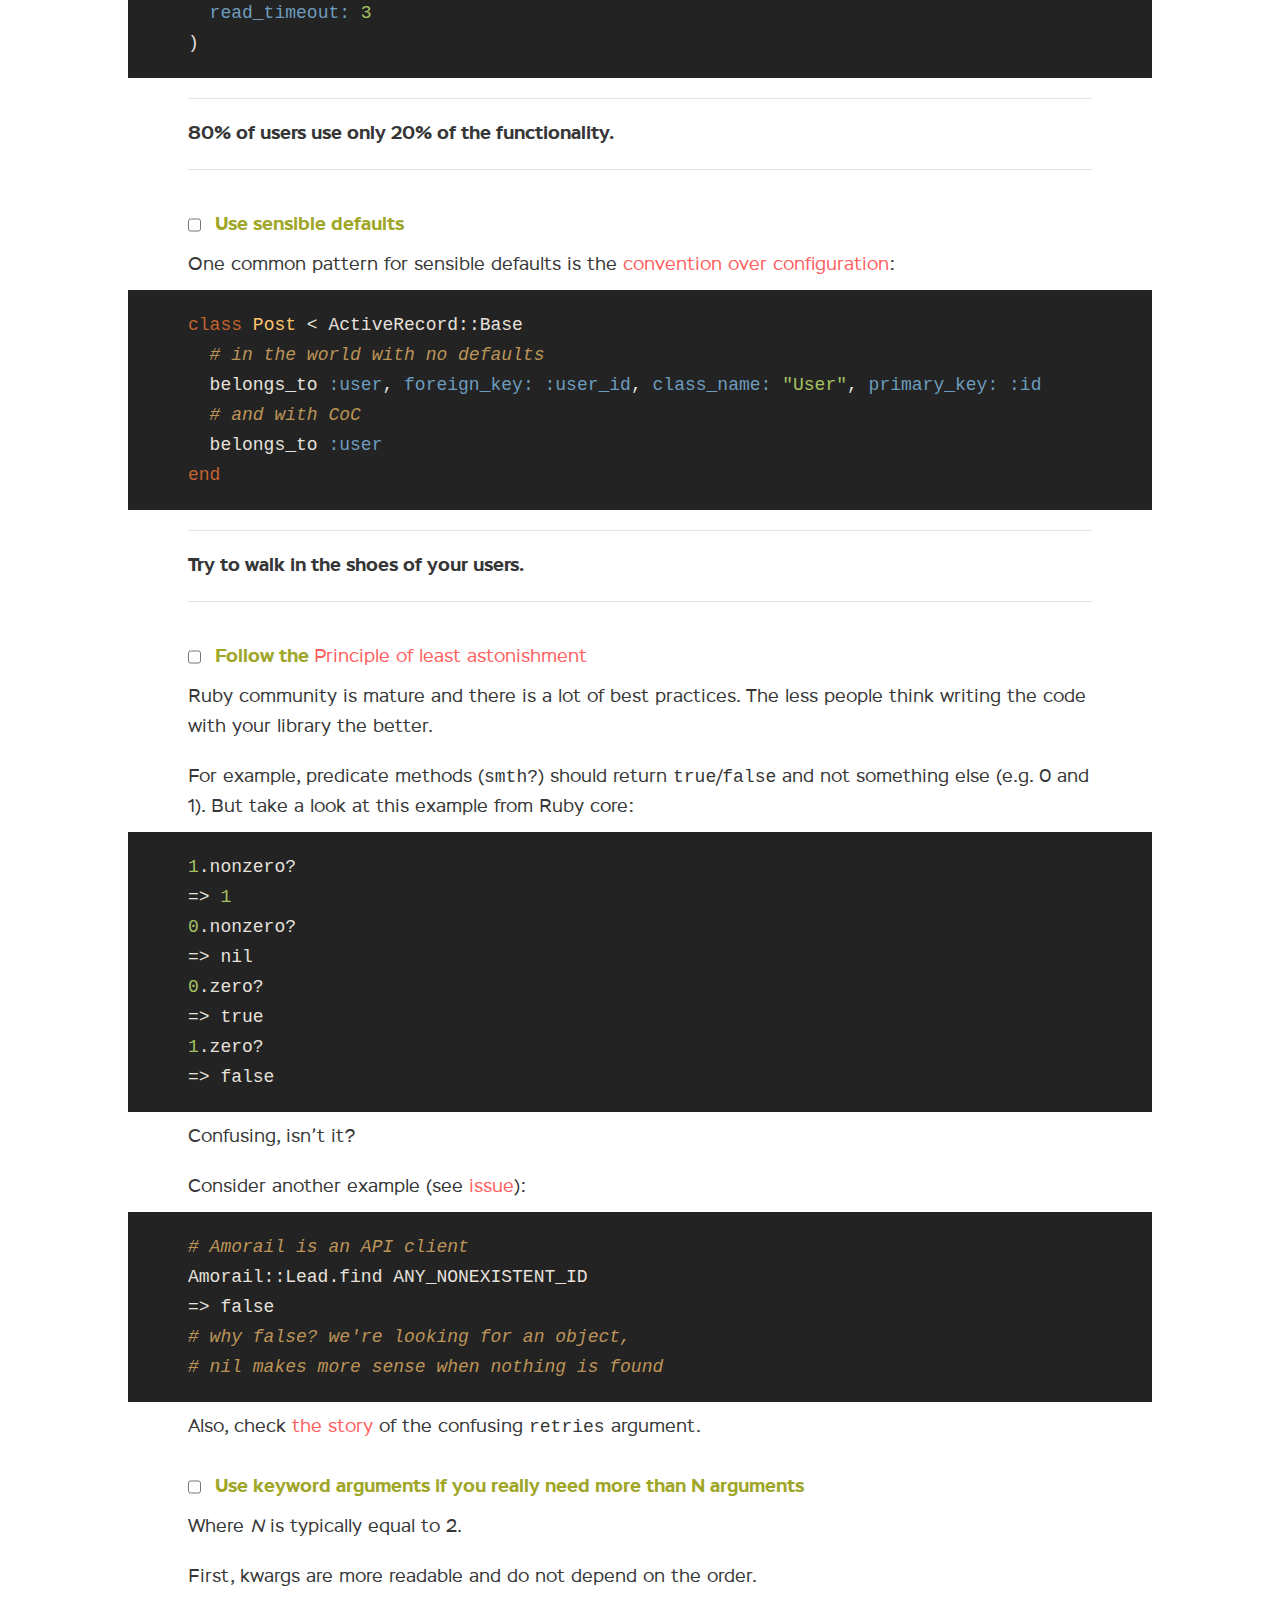
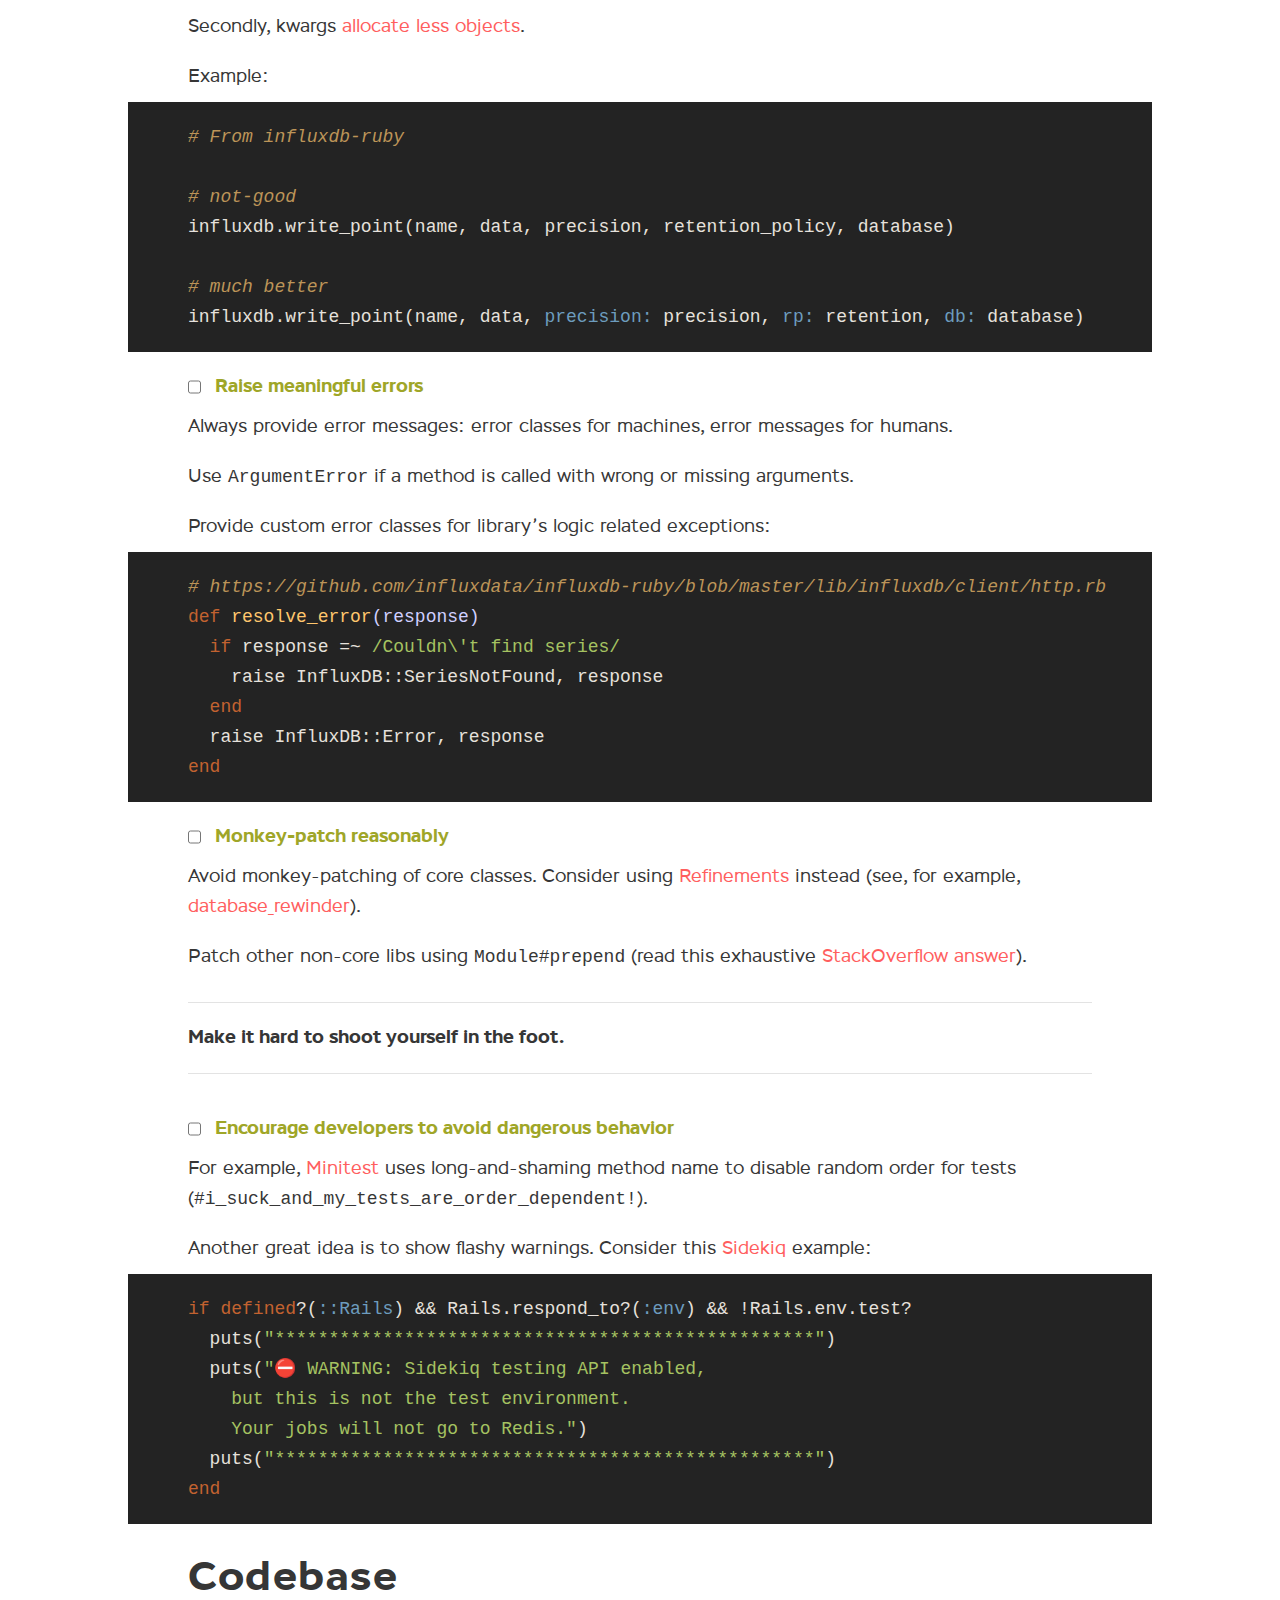
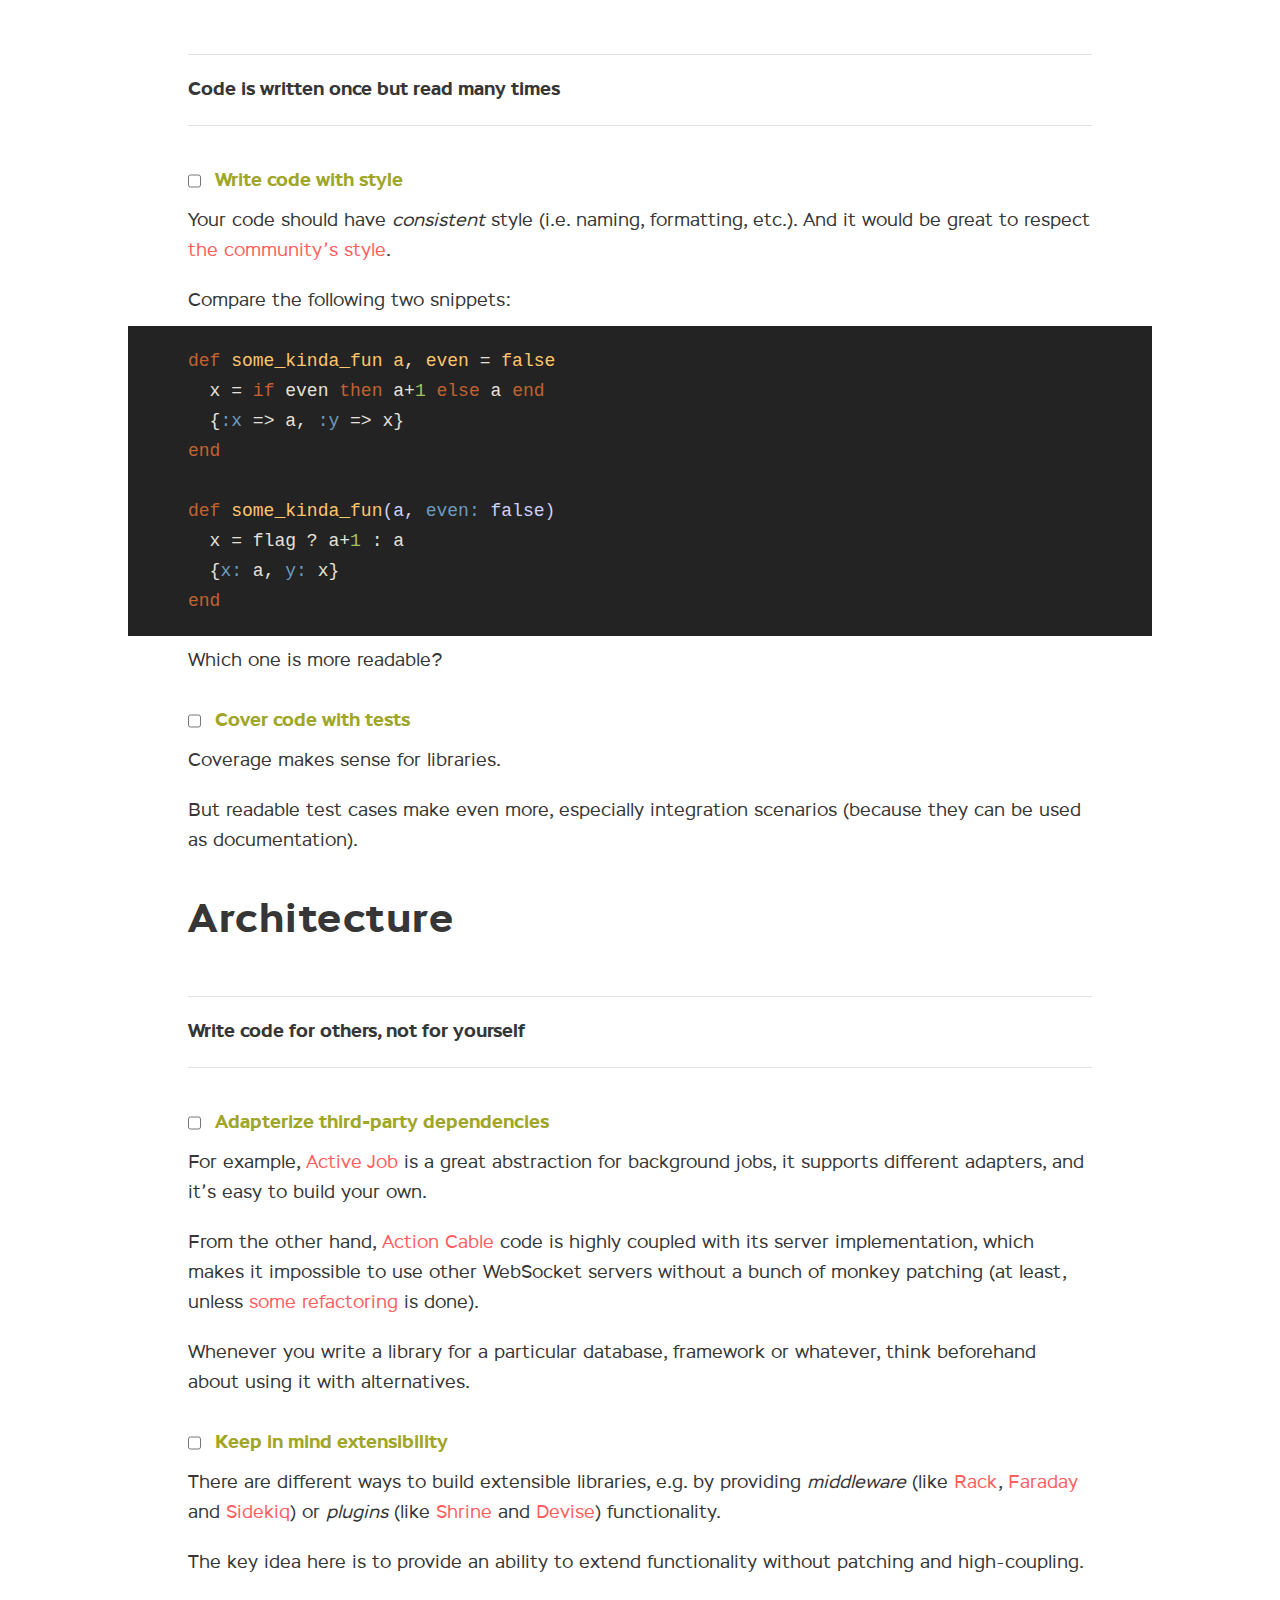
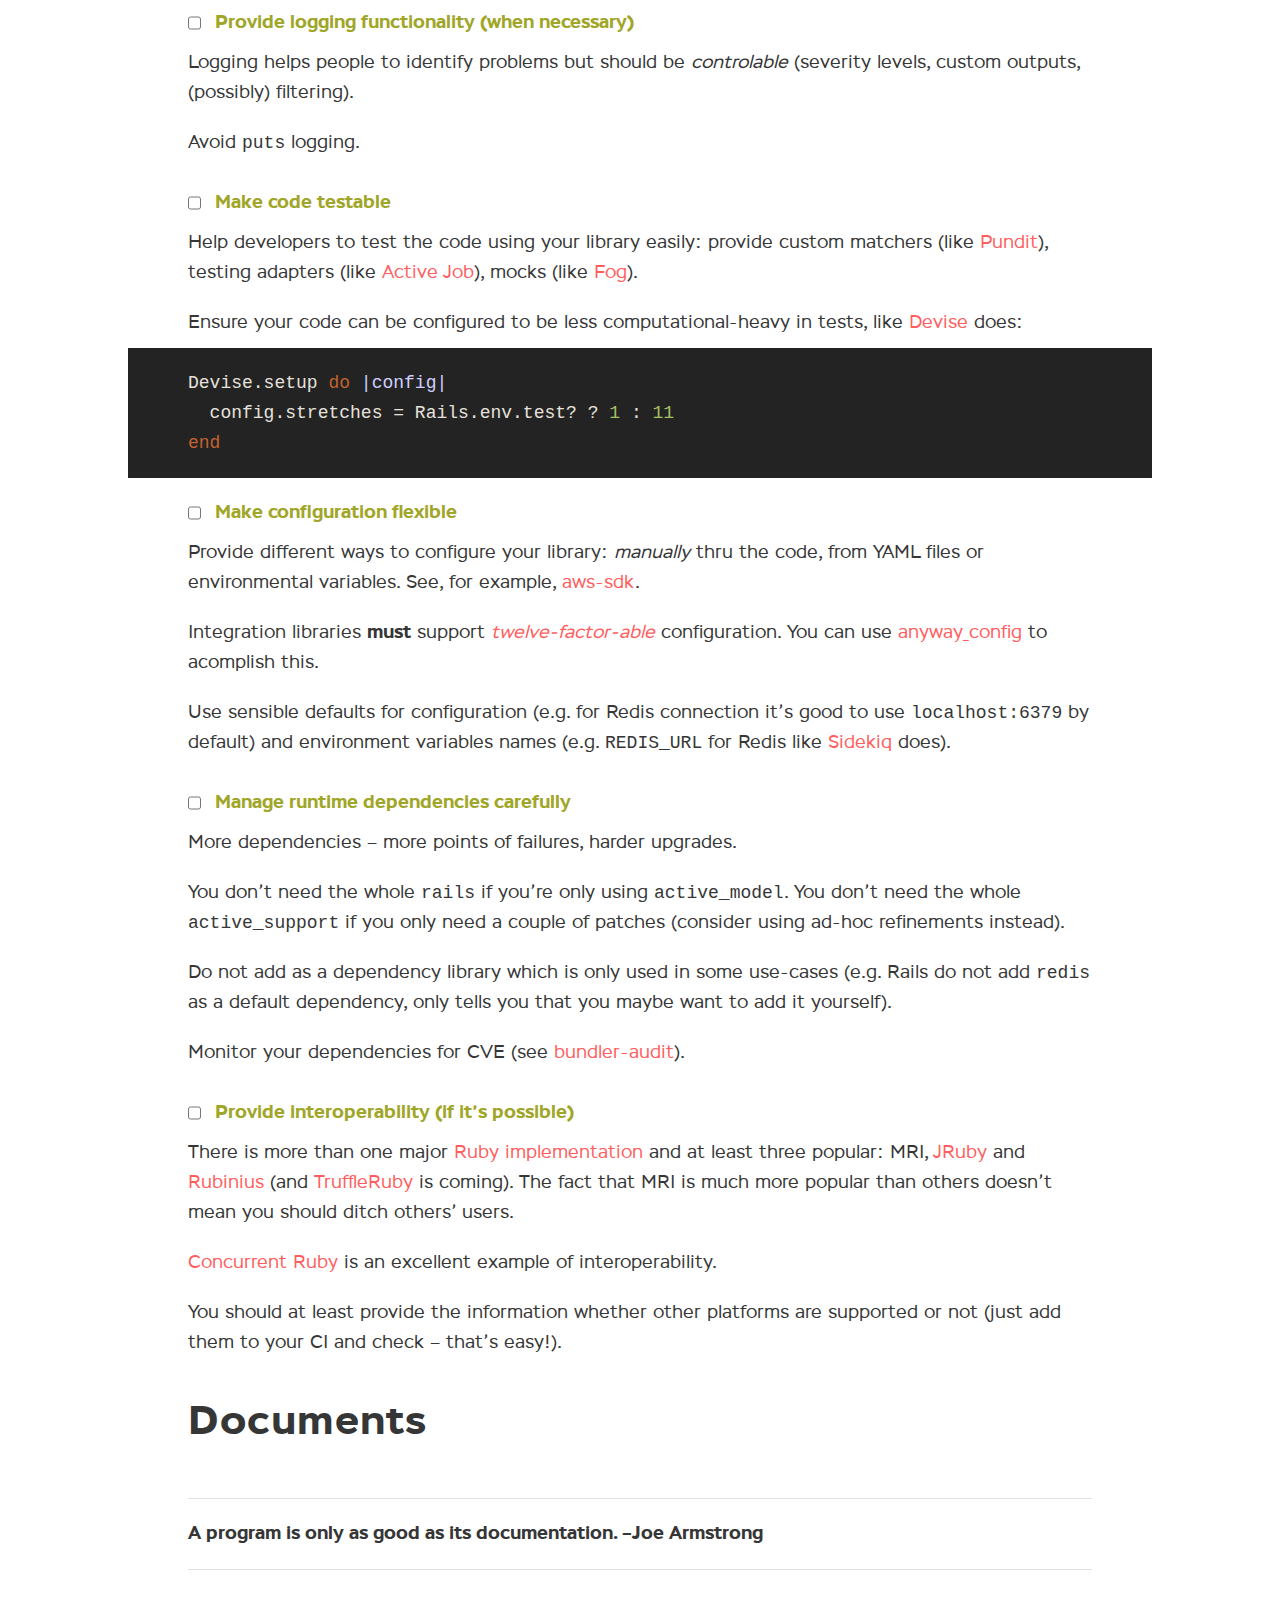
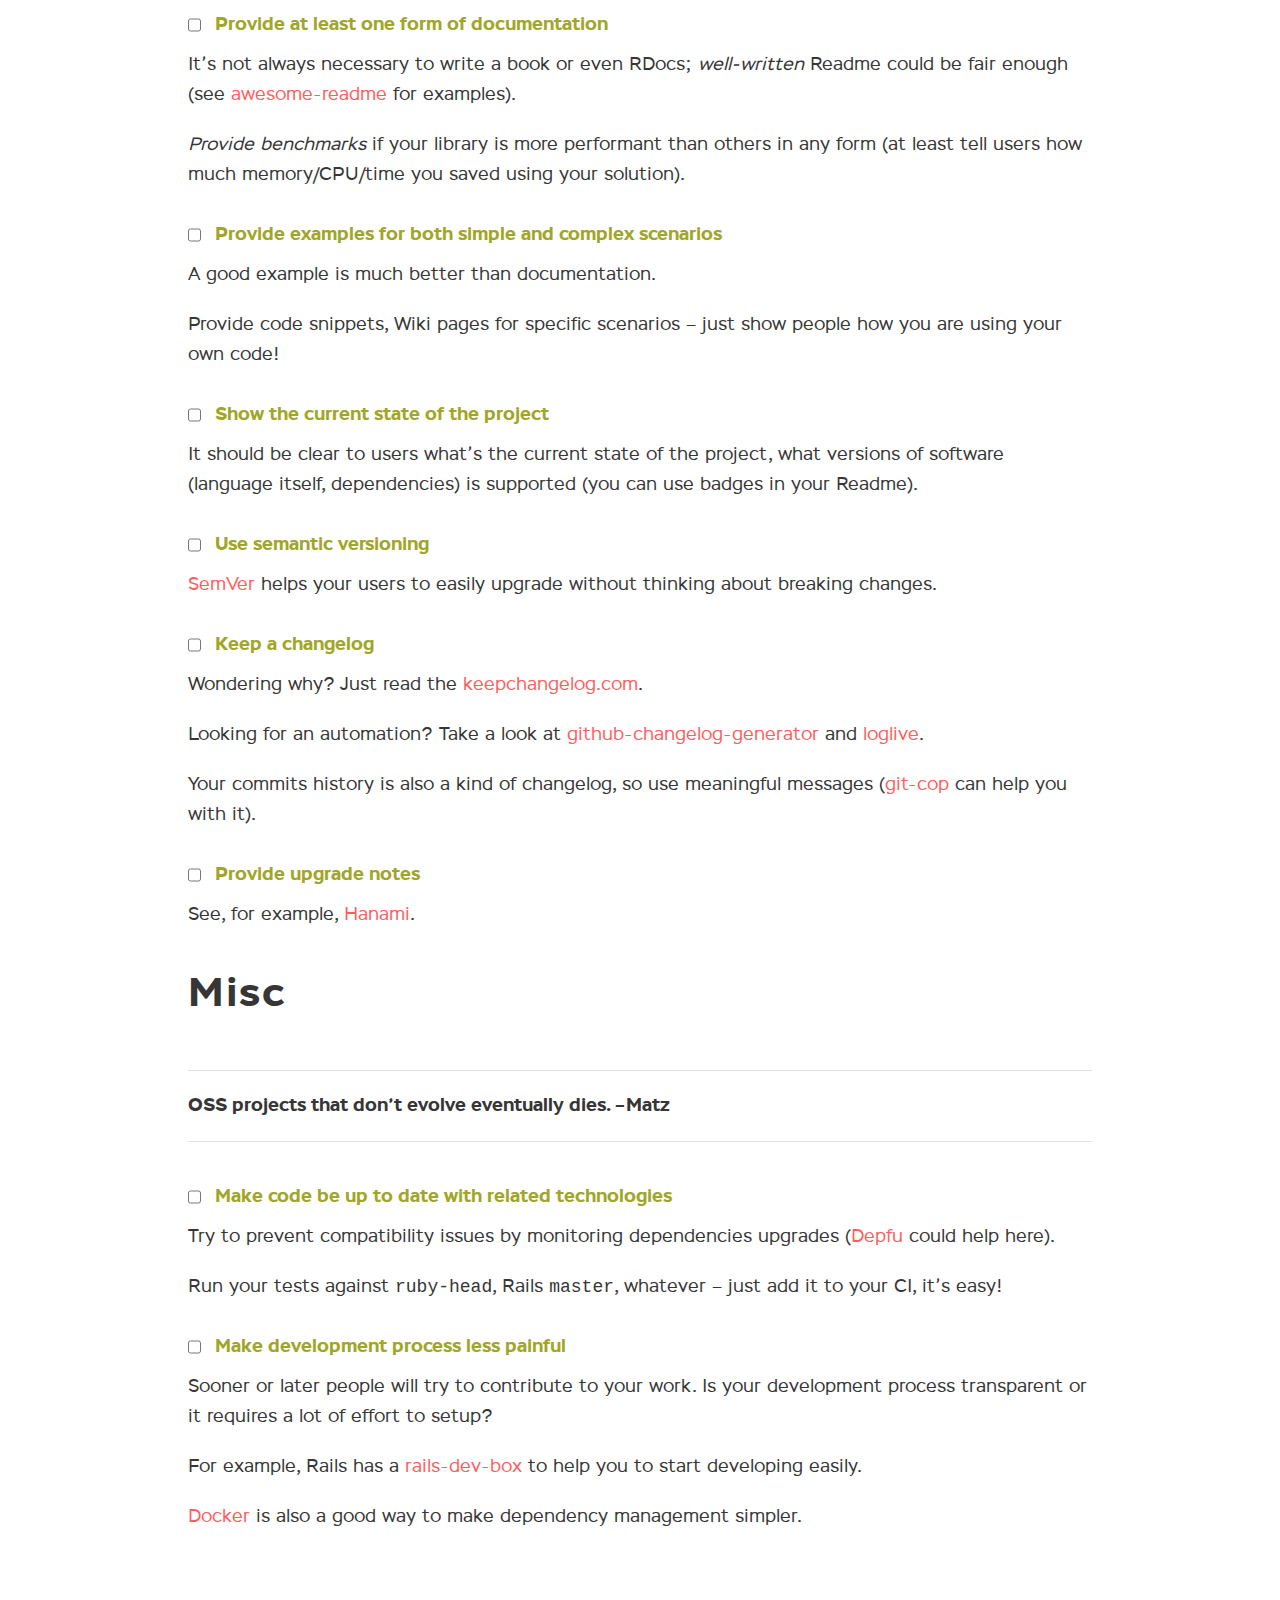
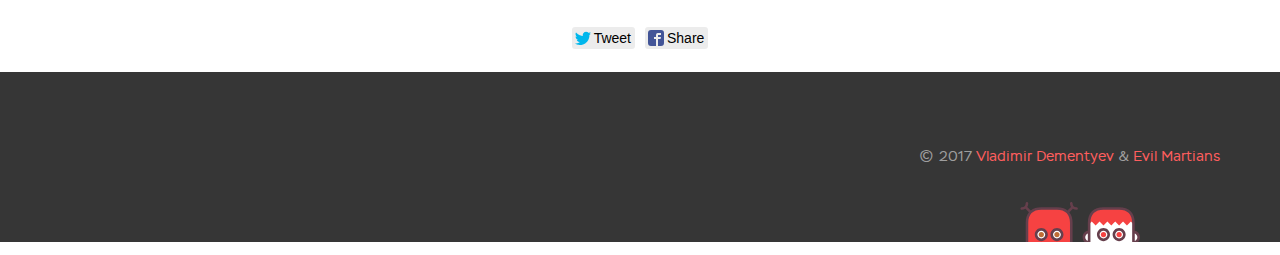
==== commit 5405c46b: "Improve mobile view and code snippets" ====
--- a/index.html
+++ b/index.html
@@ -4,7 +4,7 @@
     <title>GemCheck: Writing Better Ruby Gems Checklist</title>
     <meta name="viewport" content="width=device-width">
     <meta charset="UTF-8">
-    <link rel="stylesheet" href="/main.css">
+    <link rel="stylesheet" href="./main.css">
     <meta itemprop="name" content="GemCheck">
     <meta property="og:title" content="GemCheck">
     <meta name="description" content="Writing Better Ruby Gems Checklist">
@@ -29,7 +29,7 @@
         document.documentElement.classList.add('fonts-loaded');
       }
     </script>
-    <div class="nav"><a class="nav--btn" href="https://github.com/palkan/gem-check"><span class="nav--btn--icon"><svg width="30" height="30" viewBox="322 444 30 30" xmlns="http://www.w3.org/2000/svg"><path d="M336.999 444c-8.282 0-14.999 6.716-14.999 15 0 6.628 4.298 12.25 10.258 14.233.75.138 1.024-.325 1.024-.723 0-.355-.013-1.3-.02-2.55-4.172.905-5.053-2.012-5.053-2.012-.682-1.733-1.666-2.194-1.666-2.194-1.362-.93.104-.912.104-.912 1.505.106 2.297 1.546 2.297 1.546 1.338 2.292 3.511 1.63 4.366 1.246.136-.968.524-1.63.952-2.004-3.33-.379-6.833-1.666-6.833-7.414 0-1.637.585-2.977 1.545-4.025-.155-.38-.67-1.905.147-3.97 0 0 1.259-.403 4.124 1.538 1.196-.333 2.48-.5 3.755-.506 1.275.007 2.558.173 3.756.506 2.863-1.941 4.12-1.538 4.12-1.538.819 2.065.304 3.59.15 3.97.962 1.048 1.542 2.388 1.542 4.025 0 5.763-3.508 7.03-6.848 7.402.537.463 1.017 1.378 1.017 2.778 0 2.004-.018 3.622-.018 4.114 0 .402.27.868 1.031.722C347.706 471.244 352 465.626 352 459c0-8.284-6.717-15-15.001-15" fill="#ff5e5e" fill-rule="evenodd"/></svg></span><span>CONTRIBUTE</span></a></div>
+    <div class="nav"><a class="nav--btn" href="https://github.com/palkan/gem-check"><span class="nav--btn--icon"><svg width="30" height="30" viewBox="322 444 30 30" xmlns="http://www.w3.org/2000/svg"><path d="M336.999 444c-8.282 0-14.999 6.716-14.999 15 0 6.628 4.298 12.25 10.258 14.233.75.138 1.024-.325 1.024-.723 0-.355-.013-1.3-.02-2.55-4.172.905-5.053-2.012-5.053-2.012-.682-1.733-1.666-2.194-1.666-2.194-1.362-.93.104-.912.104-.912 1.505.106 2.297 1.546 2.297 1.546 1.338 2.292 3.511 1.63 4.366 1.246.136-.968.524-1.63.952-2.004-3.33-.379-6.833-1.666-6.833-7.414 0-1.637.585-2.977 1.545-4.025-.155-.38-.67-1.905.147-3.97 0 0 1.259-.403 4.124 1.538 1.196-.333 2.48-.5 3.755-.506 1.275.007 2.558.173 3.756.506 2.863-1.941 4.12-1.538 4.12-1.538.819 2.065.304 3.59.15 3.97.962 1.048 1.542 2.388 1.542 4.025 0 5.763-3.508 7.03-6.848 7.402.537.463 1.017 1.378 1.017 2.778 0 2.004-.018 3.622-.018 4.114 0 .402.27.868 1.031.722C347.706 471.244 352 465.626 352 459c0-8.284-6.717-15-15.001-15" fill="#ff5e5e" fill-rule="evenodd"/></svg></span><span class="desktop-only">CONTRIBUTE</span></a></div>
     <div class="main">
       <div class="content"><h1>Gem Check</h1>
 <div class="moto">
@@ -96,14 +96,14 @@
 <p>Ruby community is mature and there is a lot of best practices. The less people think writing the code with your library the better.</p>
 <p>For example, predicate methods (<code>smth?</code>) should return <code>true</code>/<code>false</code> and not something else (e.g. 0 and 1).
 But take a look at this example from Ruby core:</p>
-<pre><code class="language-ruby">  <span class="hljs-number">1</span>.nonzero?
-  =&gt; <span class="hljs-number">1</span>
-  <span class="hljs-number">0</span>.nonzero?
-  =&gt; <span class="hljs-literal">nil</span>
-  <span class="hljs-number">0</span>.zero?
-  =&gt; <span class="hljs-literal">true</span>
-  <span class="hljs-number">1</span>.zero?
-  =&gt; <span class="hljs-literal">false</span>
+<pre><code class="language-ruby"><span class="hljs-number">1</span>.nonzero?
+=&gt; <span class="hljs-number">1</span>
+<span class="hljs-number">0</span>.nonzero?
+=&gt; nil
+<span class="hljs-number">0</span>.zero?
+=&gt; true
+<span class="hljs-number">1</span>.zero?
+=&gt; false
 </code></pre>
 <p>Confusing, isn’t it?</p>
 <p>Consider another example (see <a href="https://github.com/teachbase/amorail/issues/25">issue</a>):</p>
@@ -291,7 +291,14 @@
 
       </div>
     </div>
-    <script src="/js/app.min.js" type="text/javascript"></script>
+    <script src="./js/app.min.js" type="text/javascript"></script>
+    <script src="./vendor/likely.js" async type="text/javascript"></script>
+    <div class="social-icons">
+      <div class="likely">
+        <div class="twitter" data-via="palkan_tula">Tweet</div>
+        <div class="facebook">Share</div>
+      </div>
+    </div>
     <div class="footer">
       <div class="footer--block legals">
         <p><span class="copyright">2017 </span><a href="https://twitter.com/palkan_tula">Vladimir Dementyev</a> & <a href="https://evilmartians.com">Evil Martians</a></p>
--- a/main.css
+++ b/main.css
@@ -247,8 +247,22 @@
   cursor: pointer;
   font-weight: normal;
   line-height: 15px;
-  color: #f64242;
+  color: #9fa628;
   font-weight: bold;
+}
+
+pre {
+  background: #232323;
+  color: #e6e1dc;
+  margin-left: -10%;
+  padding-top: 20px;
+  padding-bottom: 20px;
+  padding-left: 10%;
+  width: 120%;
+  -webkit-font-feature-settings: "calt" 1;
+          font-feature-settings: "calt" 1;
+  text-rendering: optimizeLegibility;
+  white-space: pre-wrap;
 }
 
 .main {
@@ -310,6 +324,7 @@
       -ms-flex-pack: end;
           justify-content: flex-end;
   padding: 10px 20px;
+  z-index: 100;
 }
 
 .nav--btn {
@@ -344,6 +359,12 @@
   margin-top: 6px;
 }
 
+.social-icons {
+  width: 100%;
+  text-align: center;
+  padding: 20px 0;
+}
+
 @media (max-width: 800px) and (min-width: 601px) {
   body {
     font-size: 3vw;
@@ -351,7 +372,7 @@
   }
 
   h1 {
-    font-size: 14vw;
+    font-size: 12vw;
     line-height: 18vw;
   }
 
@@ -362,6 +383,29 @@
 
   h4 {
     font-size: 2vw;
+  }
+
+  .moto {
+    line-height: 7vw;
+  }
+}
+
+@media (max-width: 800px) {
+  .content {
+    padding: 20px;
+    width: 100%;
+  }
+
+  h1 {
+    margin-bottom: 10px;
+    margin-top: 50px;
+  }
+
+  pre {
+    margin-left: -20px;
+    padding-left: 20px;
+    padding-right: 20px;
+    width: calc(100% + 40px);
   }
 }
 
@@ -373,7 +417,7 @@
   }
 
   h1 {
-    font-size: 14vw;
+    font-size: 12vw;
     line-height: 18vw;
   }
 
@@ -384,6 +428,18 @@
 
   h4 {
     font-size: 3vw;
+  }
+
+  pre {
+    word-break: break-all;
+  }
+
+  .nav--btn {
+    padding: 0;
+  }
+
+  .moto {
+    line-height: 10vw;
   }
 
   .mobile-only {
@@ -424,6 +480,8 @@
 .footer--humanoids{
   position: absolute;
   bottom: -70px;
+  margin-left: 50%;
+  left: -60px;
 }
 
 .copyright{
@@ -442,7 +500,7 @@
 
   .footer{
     flex-direction: column;
-    padding: 60px 30px 30px 30px;
+    padding: 30px;
   }
 
   .footer--block{
@@ -525,61 +583,448 @@
 }
 /*
 
-XCode style (c) Angel Garcia <angelgarcia.mail@gmail.com>
+Railscasts-like style (c) Visoft, Inc. (Damien White)
 
 */
 .hljs{
   display: block;
   overflow-x: auto;
   padding: 0.5em;
-  background: #fff;
-  color: black;
+  background: #232323;
+  color: #e6e1dc;
 }
 .hljs-comment, .hljs-quote{
-  color: #006a00;
-}
-.hljs-keyword, .hljs-selector-tag, .hljs-literal{
-  color: #aa0d91;
-}
-.hljs-name{
-  color: #008;
-}
-.hljs-variable, .hljs-template-variable{
-  color: #660;
-}
-.hljs-string{
-  color: #c41a16;
-}
-.hljs-regexp, .hljs-link{
-  color: #080;
-}
-.hljs-title, .hljs-tag, .hljs-symbol, .hljs-bullet, .hljs-number, .hljs-meta{
-  color: #1c00cf;
-}
-.hljs-section, .hljs-class .hljs-title, .hljs-type, .hljs-attr, .hljs-built_in, .hljs-builtin-name, .hljs-params{
-  color: #5c2699;
-}
-.hljs-attribute, .hljs-subst{
-  color: #000;
-}
-.hljs-formula{
-  background-color: #eee;
+  color: #bc9458;
   font-style: italic;
 }
+.hljs-keyword, .hljs-selector-tag{
+  color: #c26230;
+}
+.hljs-string, .hljs-number, .hljs-regexp, .hljs-variable, .hljs-template-variable{
+  color: #a5c261;
+}
+.hljs-subst{
+  color: #519f50;
+}
+.hljs-tag, .hljs-name{
+  color: #e8bf6a;
+}
+.hljs-type{
+  color: #da4939;
+}
+.hljs-symbol, .hljs-bullet, .hljs-built_in, .hljs-builtin-name, .hljs-attr, .hljs-link{
+  color: #6d9cbe;
+}
+.hljs-params{
+  color: #d0d0ff;
+}
+.hljs-attribute{
+  color: #cda869;
+}
+.hljs-meta{
+  color: #9b859d;
+}
+.hljs-title, .hljs-section{
+  color: #ffc66d;
+}
 .hljs-addition{
-  background-color: #baeeba;
+  background-color: #144212;
+  color: #e6e1dc;
+  display: inline-block;
+  width: 100%;
 }
 .hljs-deletion{
-  background-color: #ffc8bd;
-}
-.hljs-selector-id, .hljs-selector-class{
+  background-color: #600;
+  color: #e6e1dc;
+  display: inline-block;
+  width: 100%;
+}
+.hljs-selector-class{
   color: #9b703f;
 }
-.hljs-doctag, .hljs-strong{
-  font-weight: bold;
+.hljs-selector-id{
+  color: #8b98ab;
 }
 .hljs-emphasis{
   font-style: italic;
 }
+.hljs-strong{
+  font-weight: bold;
+}
+.hljs-link{
+  text-decoration: underline;
+}
+.likely, .likely__widget{
+  -webkit-font-smoothing: antialiased;
+  -moz-osx-font-smoothing: grayscale;
+  padding: 0;
+  text-indent: 0!important;
+  list-style: none!important;
+  font-weight: 400;
+  font-family: Helvetica Neue,Arial,sans-serif;
+}
+.likely{
+  display: inline-block;
+}
+.likely__widget{
+  margin: 0;
+  font-size: inherit;
+}
+.likely{
+  opacity: 0;
+  font-size: 0!important;
+}
+.likely_visible{
+  opacity: 1;
+  transition: opacity .1s ease-in;
+}
+.likely>*{
+  display: inline-block;
+  visibility: hidden;
+}
+.likely_visible>*{
+  visibility: inherit;
+}
+.likely__widget{
+  position: relative;
+  white-space: nowrap;
+}
+.likely__button, .likely__widget{
+  display: inline-block;
+}
+.likely__button, .likely__counter{
+  text-decoration: none;
+  text-rendering: optimizeLegibility;
+  margin: 0;
+  outline: 0;
+}
+.likely__button{
+  position: relative;
+  user-select: none;
+}
+.likely__counter{
+  display: none;
+  position: relative;
+  font-weight: 400;
+}
+.likely_ready .likely__counter{
+  display: inline-block;
+}
+.likely_ready .likely__counter_empty{
+  display: none;
+}
+.likely__button, .likely__counter, .likely__icon, .likely__widget{
+  vertical-align: top;
+}
+.likely__widget{
+  transition: background .33s ease-out,color .33s ease-out,fill .33s ease-out;
+}
+.likely__widget:active, .likely__widget:focus, .likely__widget:hover{
+  transition: none;
+  cursor: pointer;
+}
+@media (hover:none){
+
+  .likely__widget:active, .likely__widget:focus, .likely__widget:hover{
+    transition: background .33s ease-out,color .33s ease-out,fill .33s ease-out;
+    cursor: unset;
+  }
+}
+.likely__icon{
+  position: relative;
+  text-align: left;
+  display: inline-block;
+}
+.likely svg{
+  position: absolute;
+  left: 3px;
+  top: 3px;
+  width: 16px;
+  height: 16px;
+}
+.likely__button, .likely__counter{
+  line-height: inherit;
+  cursor: inherit;
+}
+.likely__button:empty{
+  display: none;
+}
+.likely__counter{
+  text-align: center;
+}
+.likely .likely__widget{
+  color: #000;
+  background: rgba(231,231,231,.8);
+}
+.likely .likely__counter{
+  background-size: 1px 1px;
+  background-repeat: repeat-y;
+  background-image: linear-gradient(to right,rgba(0,0,0,.2) 0,rgba(0,0,0,0) .5px,rgba(0,0,0,0) 100%);
+}
+.likely-light .likely__widget{
+  color: #fff;
+  fill: #fff;
+  background: rgba(236,236,236,.16);
+  text-shadow: rgba(0,0,0,.2) 0 0 .33em;
+}
+.likely-light .likely__counter{
+  background-image: linear-gradient(to right,rgba(255,255,255,.4) 0,rgba(255,255,255,0) .5px,rgba(255,255,255,0) 100%);
+}
+.likely__widget_facebook{
+  fill: #425497;
+}
+.likely__widget_facebook:active, .likely__widget_facebook:focus, .likely__widget_facebook:hover{
+  background: rgba(207,212,229,.8);
+}
+@media (hover:none){
+
+  .likely__widget_facebook:active, .likely__widget_facebook:focus, .likely__widget_facebook:hover{
+    background: rgba(231,231,231,.8);
+  }
+}
+.likely-light .likely__widget_facebook:active, .likely-light .likely__widget_facebook:focus, .likely-light .likely__widget_facebook:hover{
+  text-shadow: #425497 0 0 .25em;
+  background: rgba(66,84,151,.7);
+}
+@media (hover:none){
+
+  .likely-light .likely__widget_facebook:active, .likely-light .likely__widget_facebook:focus, .likely-light .likely__widget_facebook:hover{
+    text-shadow: rgba(0,0,0,.2) 0 0 .33em;
+    background: rgba(236,236,236,.16);
+  }
+}
+.likely__widget_twitter{
+  fill: #00b7ec;
+}
+.likely__widget_twitter:active, .likely__widget_twitter:focus, .likely__widget_twitter:hover{
+  background: rgba(191,237,250,.8);
+}
+@media (hover:none){
+
+  .likely__widget_twitter:active, .likely__widget_twitter:focus, .likely__widget_twitter:hover{
+    background: rgba(231,231,231,.8);
+  }
+}
+.likely-light .likely__widget_twitter:active, .likely-light .likely__widget_twitter:focus, .likely-light .likely__widget_twitter:hover{
+  text-shadow: #00b7ec 0 0 .25em;
+  background: rgba(0,183,236,.7);
+}
+@media (hover:none){
+
+  .likely-light .likely__widget_twitter:active, .likely-light .likely__widget_twitter:focus, .likely-light .likely__widget_twitter:hover{
+    text-shadow: rgba(0,0,0,.2) 0 0 .33em;
+    background: rgba(236,236,236,.16);
+  }
+}
+.likely__widget_gplus{
+  fill: #dd4241;
+}
+.likely__widget_gplus:active, .likely__widget_gplus:focus, .likely__widget_gplus:hover{
+  background: rgba(246,207,207,.8);
+}
+@media (hover:none){
+
+  .likely__widget_gplus:active, .likely__widget_gplus:focus, .likely__widget_gplus:hover{
+    background: rgba(231,231,231,.8);
+  }
+}
+.likely-light .likely__widget_gplus:active, .likely-light .likely__widget_gplus:focus, .likely-light .likely__widget_gplus:hover{
+  text-shadow: #dd4241 0 0 .25em;
+  background: rgba(221,66,65,.7);
+}
+@media (hover:none){
+
+  .likely-light .likely__widget_gplus:active, .likely-light .likely__widget_gplus:focus, .likely-light .likely__widget_gplus:hover{
+    text-shadow: rgba(0,0,0,.2) 0 0 .33em;
+    background: rgba(236,236,236,.16);
+  }
+}
+.likely__widget_vkontakte{
+  fill: #526e8f;
+}
+.likely__widget_vkontakte:active, .likely__widget_vkontakte:focus, .likely__widget_vkontakte:hover{
+  background: rgba(211,218,227,.8);
+}
+@media (hover:none){
+
+  .likely__widget_vkontakte:active, .likely__widget_vkontakte:focus, .likely__widget_vkontakte:hover{
+    background: rgba(231,231,231,.8);
+  }
+}
+.likely-light .likely__widget_vkontakte:active, .likely-light .likely__widget_vkontakte:focus, .likely-light .likely__widget_vkontakte:hover{
+  text-shadow: #526e8f 0 0 .25em;
+  background: rgba(82,110,143,.7);
+}
+@media (hover:none){
+
+  .likely-light .likely__widget_vkontakte:active, .likely-light .likely__widget_vkontakte:focus, .likely-light .likely__widget_vkontakte:hover{
+    text-shadow: rgba(0,0,0,.2) 0 0 .33em;
+    background: rgba(236,236,236,.16);
+  }
+}
+.likely__widget_pinterest{
+  fill: #cc002b;
+}
+.likely__widget_pinterest:active, .likely__widget_pinterest:focus, .likely__widget_pinterest:hover{
+  background: rgba(242,191,202,.8);
+}
+@media (hover:none){
+
+  .likely__widget_pinterest:active, .likely__widget_pinterest:focus, .likely__widget_pinterest:hover{
+    background: rgba(231,231,231,.8);
+  }
+}
+.likely-light .likely__widget_pinterest:active, .likely-light .likely__widget_pinterest:focus, .likely-light .likely__widget_pinterest:hover{
+  text-shadow: #cc002b 0 0 .25em;
+  background: rgba(204,0,43,.7);
+}
+@media (hover:none){
+
+  .likely-light .likely__widget_pinterest:active, .likely-light .likely__widget_pinterest:focus, .likely-light .likely__widget_pinterest:hover{
+    text-shadow: rgba(0,0,0,.2) 0 0 .33em;
+    background: rgba(236,236,236,.16);
+  }
+}
+.likely__widget_odnoklassniki{
+  fill: #f6903b;
+}
+.likely__widget_odnoklassniki:active, .likely__widget_odnoklassniki:focus, .likely__widget_odnoklassniki:hover{
+  background: rgba(252,227,206,.8);
+}
+@media (hover:none){
+
+  .likely__widget_odnoklassniki:active, .likely__widget_odnoklassniki:focus, .likely__widget_odnoklassniki:hover{
+    background: rgba(231,231,231,.8);
+  }
+}
+.likely-light .likely__widget_odnoklassniki:active, .likely-light .likely__widget_odnoklassniki:focus, .likely-light .likely__widget_odnoklassniki:hover{
+  text-shadow: #f6903b 0 0 .25em;
+  background: rgba(246,144,59,.7);
+}
+@media (hover:none){
+
+  .likely-light .likely__widget_odnoklassniki:active, .likely-light .likely__widget_odnoklassniki:focus, .likely-light .likely__widget_odnoklassniki:hover{
+    text-shadow: rgba(0,0,0,.2) 0 0 .33em;
+    background: rgba(236,236,236,.16);
+  }
+}
+.likely__widget_telegram{
+  fill: #34abde;
+}
+.likely__widget_telegram:active, .likely__widget_telegram:focus, .likely__widget_telegram:hover{
+  background: rgba(204,234,246,.8);
+}
+@media (hover:none){
+
+  .likely__widget_telegram:active, .likely__widget_telegram:focus, .likely__widget_telegram:hover{
+    background: rgba(231,231,231,.8);
+  }
+}
+.likely-light .likely__widget_telegram:active, .likely-light .likely__widget_telegram:focus, .likely-light .likely__widget_telegram:hover{
+  text-shadow: #34abde 0 0 .25em;
+  background: rgba(52,171,222,.7);
+}
+@media (hover:none){
+
+  .likely-light .likely__widget_telegram:active, .likely-light .likely__widget_telegram:focus, .likely-light .likely__widget_telegram:hover{
+    text-shadow: rgba(0,0,0,.2) 0 0 .33em;
+    background: rgba(236,236,236,.16);
+  }
+}
+.likely__widget_linkedin{
+  fill: #0077b5;
+}
+.likely__widget_linkedin:active, .likely__widget_linkedin:focus, .likely__widget_linkedin:hover{
+  background: rgba(191,221,236,.8);
+}
+@media (hover:none){
+
+  .likely__widget_linkedin:active, .likely__widget_linkedin:focus, .likely__widget_linkedin:hover{
+    background: rgba(231,231,231,.8);
+  }
+}
+.likely-light .likely__widget_linkedin:active, .likely-light .likely__widget_linkedin:focus, .likely-light .likely__widget_linkedin:hover{
+  text-shadow: #0077b5 0 0 .25em;
+  background: rgba(0,119,181,.7);
+}
+@media (hover:none){
+
+  .likely-light .likely__widget_linkedin:active, .likely-light .likely__widget_linkedin:focus, .likely-light .likely__widget_linkedin:hover{
+    text-shadow: rgba(0,0,0,.2) 0 0 .33em;
+    background: rgba(236,236,236,.16);
+  }
+}
+.likely{
+  margin: 0 -5px -10px;
+}
+.likely .likely__widget{
+  line-height: 20px;
+  font-size: 14px;
+  border-radius: 3px;
+  height: 22px;
+  margin: 0 5px 10px;
+}
+.likely .likely__icon{
+  width: 22px;
+  height: 22px;
+}
+.likely .likely__button{
+  padding: 1px 4px 1px 0;
+}
+.likely .likely__counter{
+  padding: 1px 4px;
+}
+.likely-big{
+  margin: 0 -6px -12px;
+}
+.likely-big .likely__widget{
+  line-height: 28px;
+  font-size: 18px;
+  border-radius: 4px;
+  height: 32px;
+  margin: 0 6px 12px;
+}
+.likely-big .likely__icon{
+  width: 32px;
+  height: 32px;
+}
+.likely-big .likely__button{
+  padding: 2px 6px 2px 0;
+}
+.likely-big .likely__counter{
+  padding: 2px 6px;
+}
+.likely-big svg{
+  left: 4px;
+  top: 4px;
+  width: 24px;
+  height: 24px;
+}
+.likely-small{
+  margin: 0 -4px -8px;
+}
+.likely-small .likely__widget{
+  line-height: 14px;
+  font-size: 12px;
+  border-radius: 2px;
+  height: 18px;
+  margin: 0 4px 8px;
+}
+.likely-small .likely__icon{
+  width: 18px;
+  height: 18px;
+}
+.likely-small .likely__button{
+  padding: 2px 3px 2px 0;
+}
+.likely-small .likely__counter{
+  padding: 2px 3px;
+}
+.likely-small svg{
+  left: 3px;
+  top: 3px;
+  width: 12px;
+  height: 12px;
+}
 
 /*# sourceMappingURL=main.css.map */
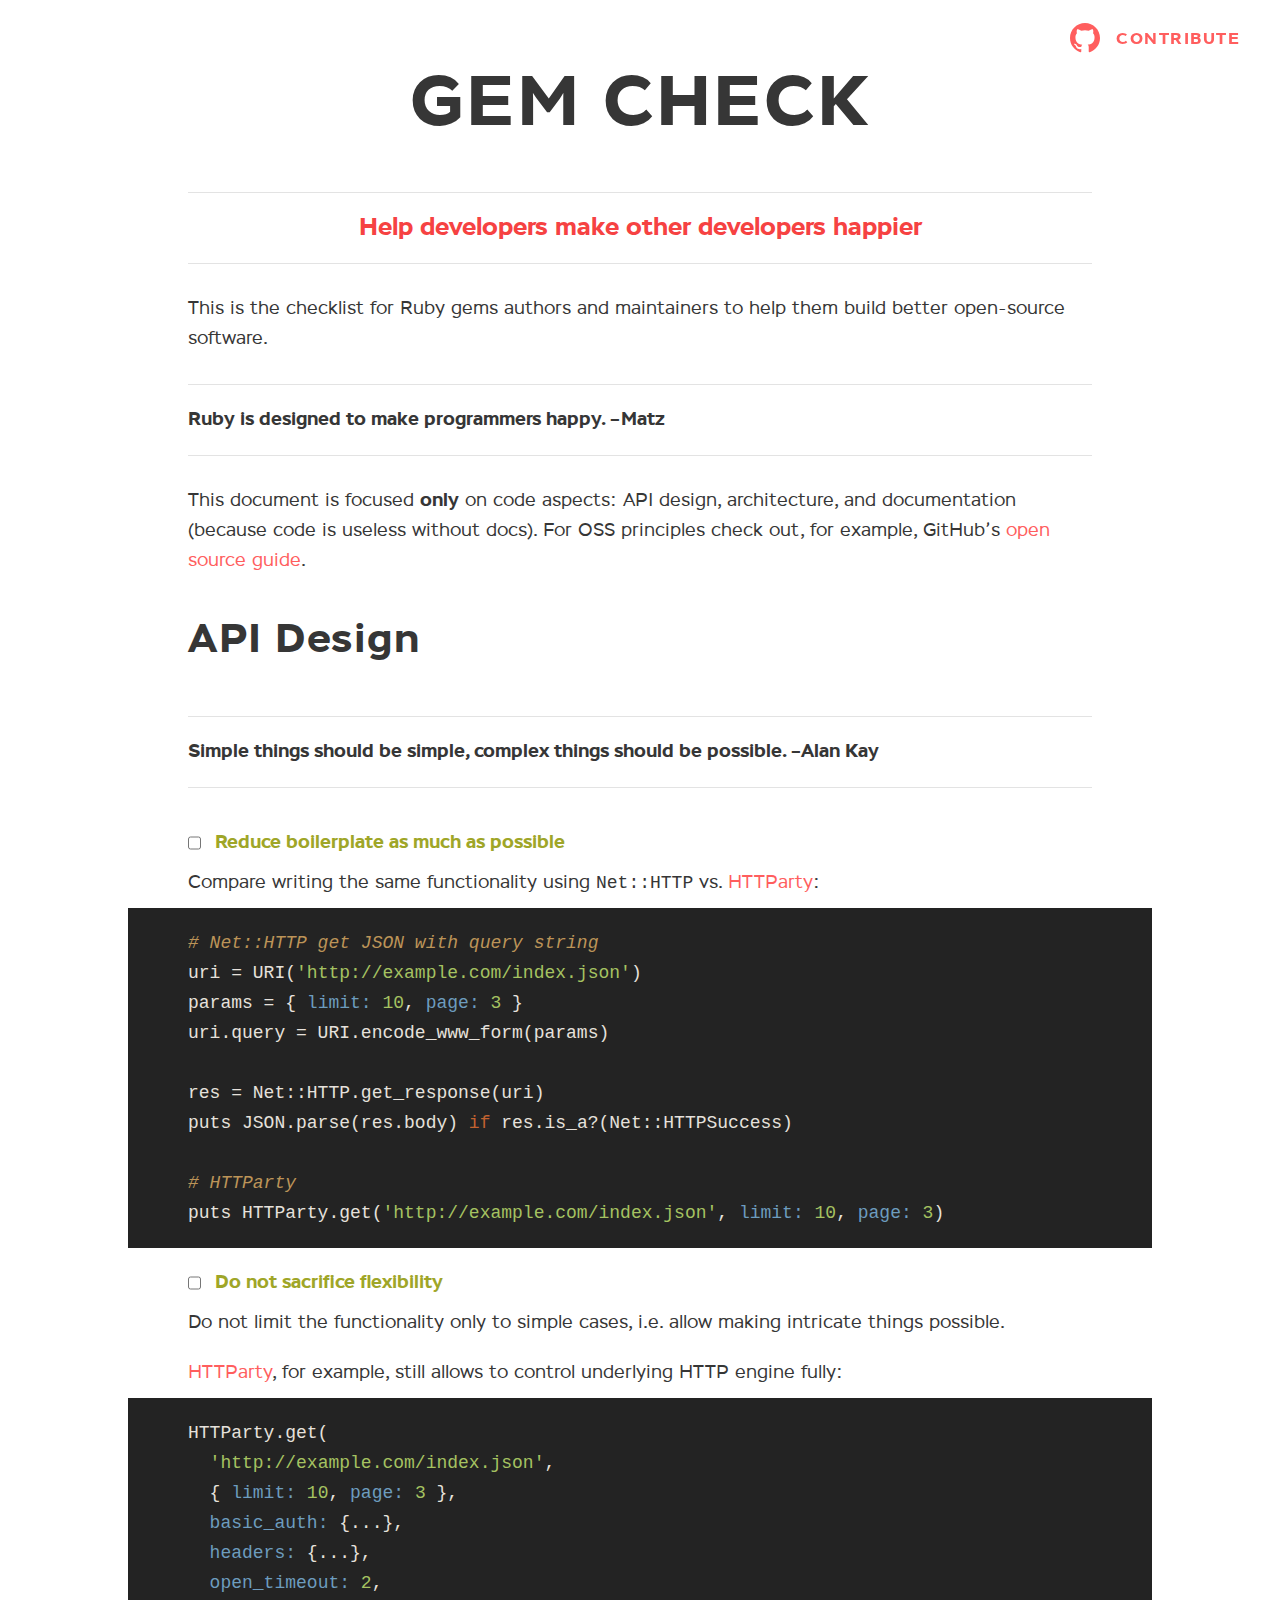
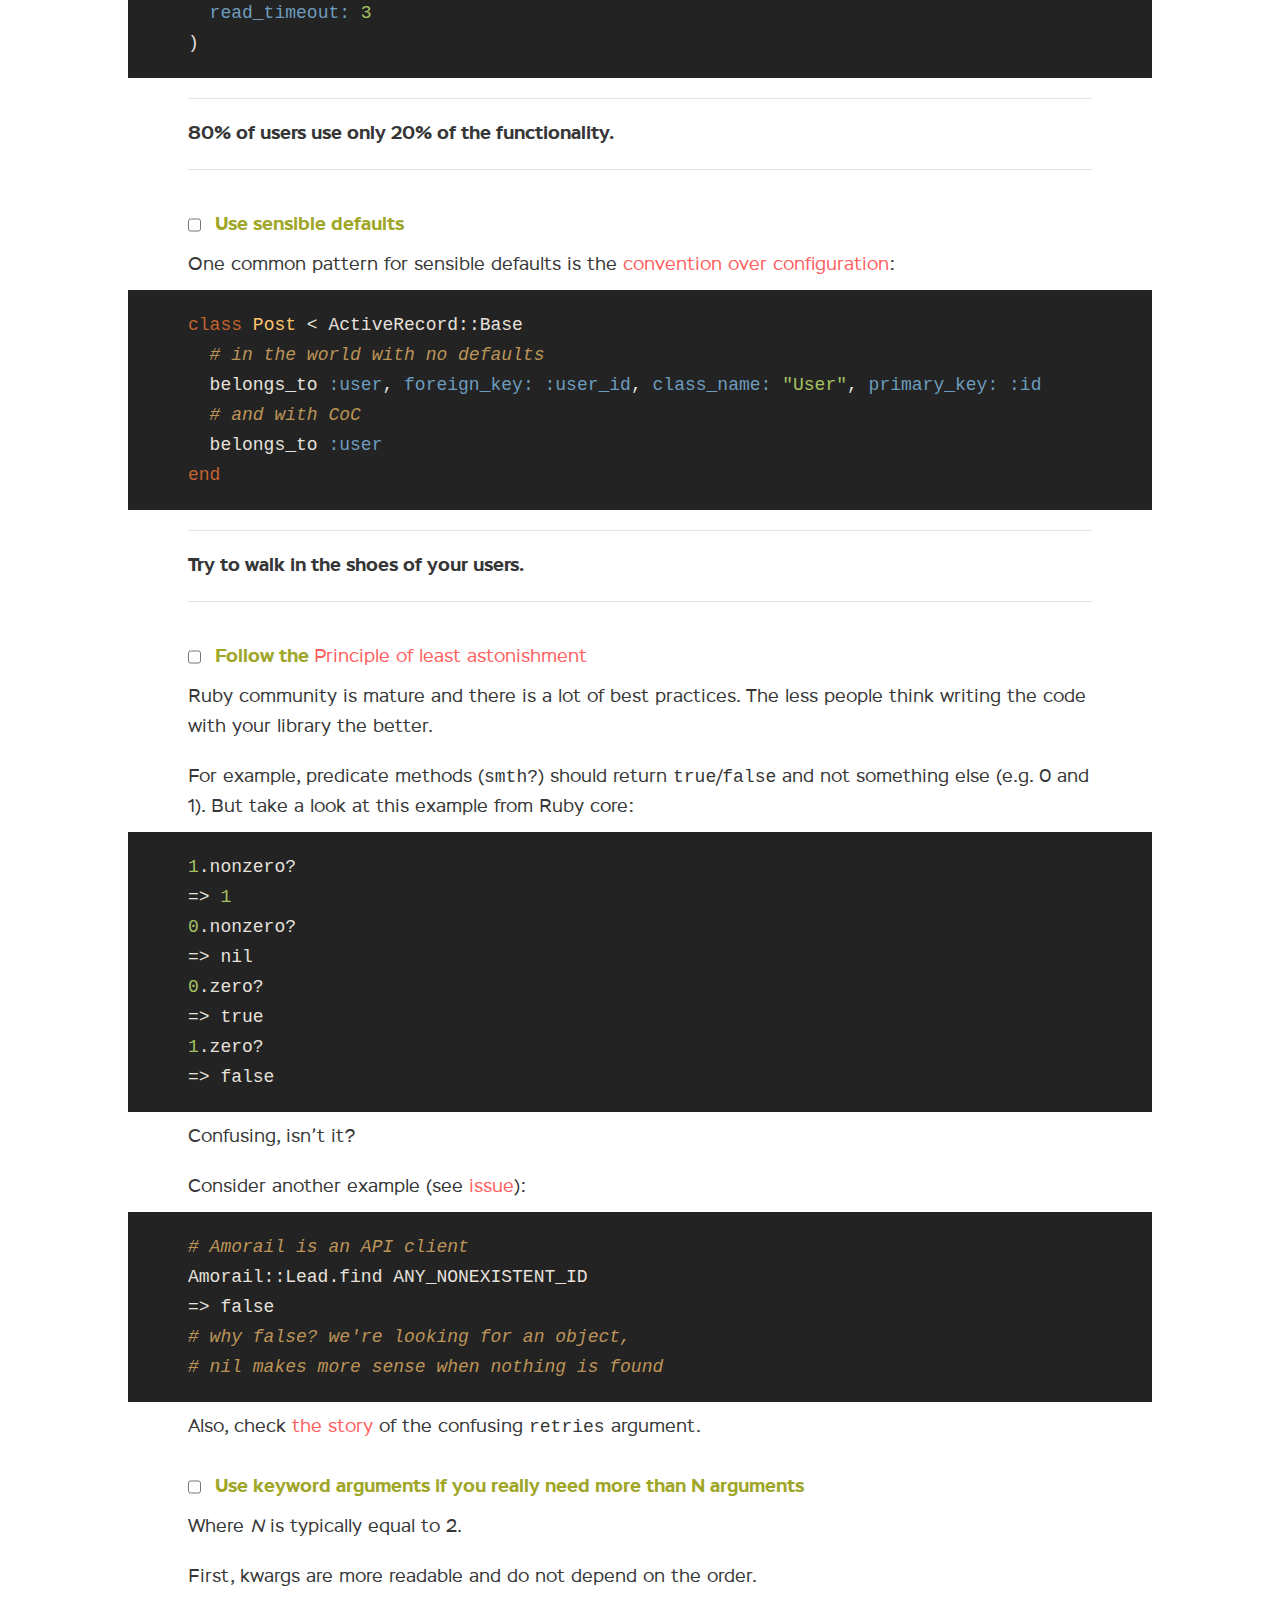
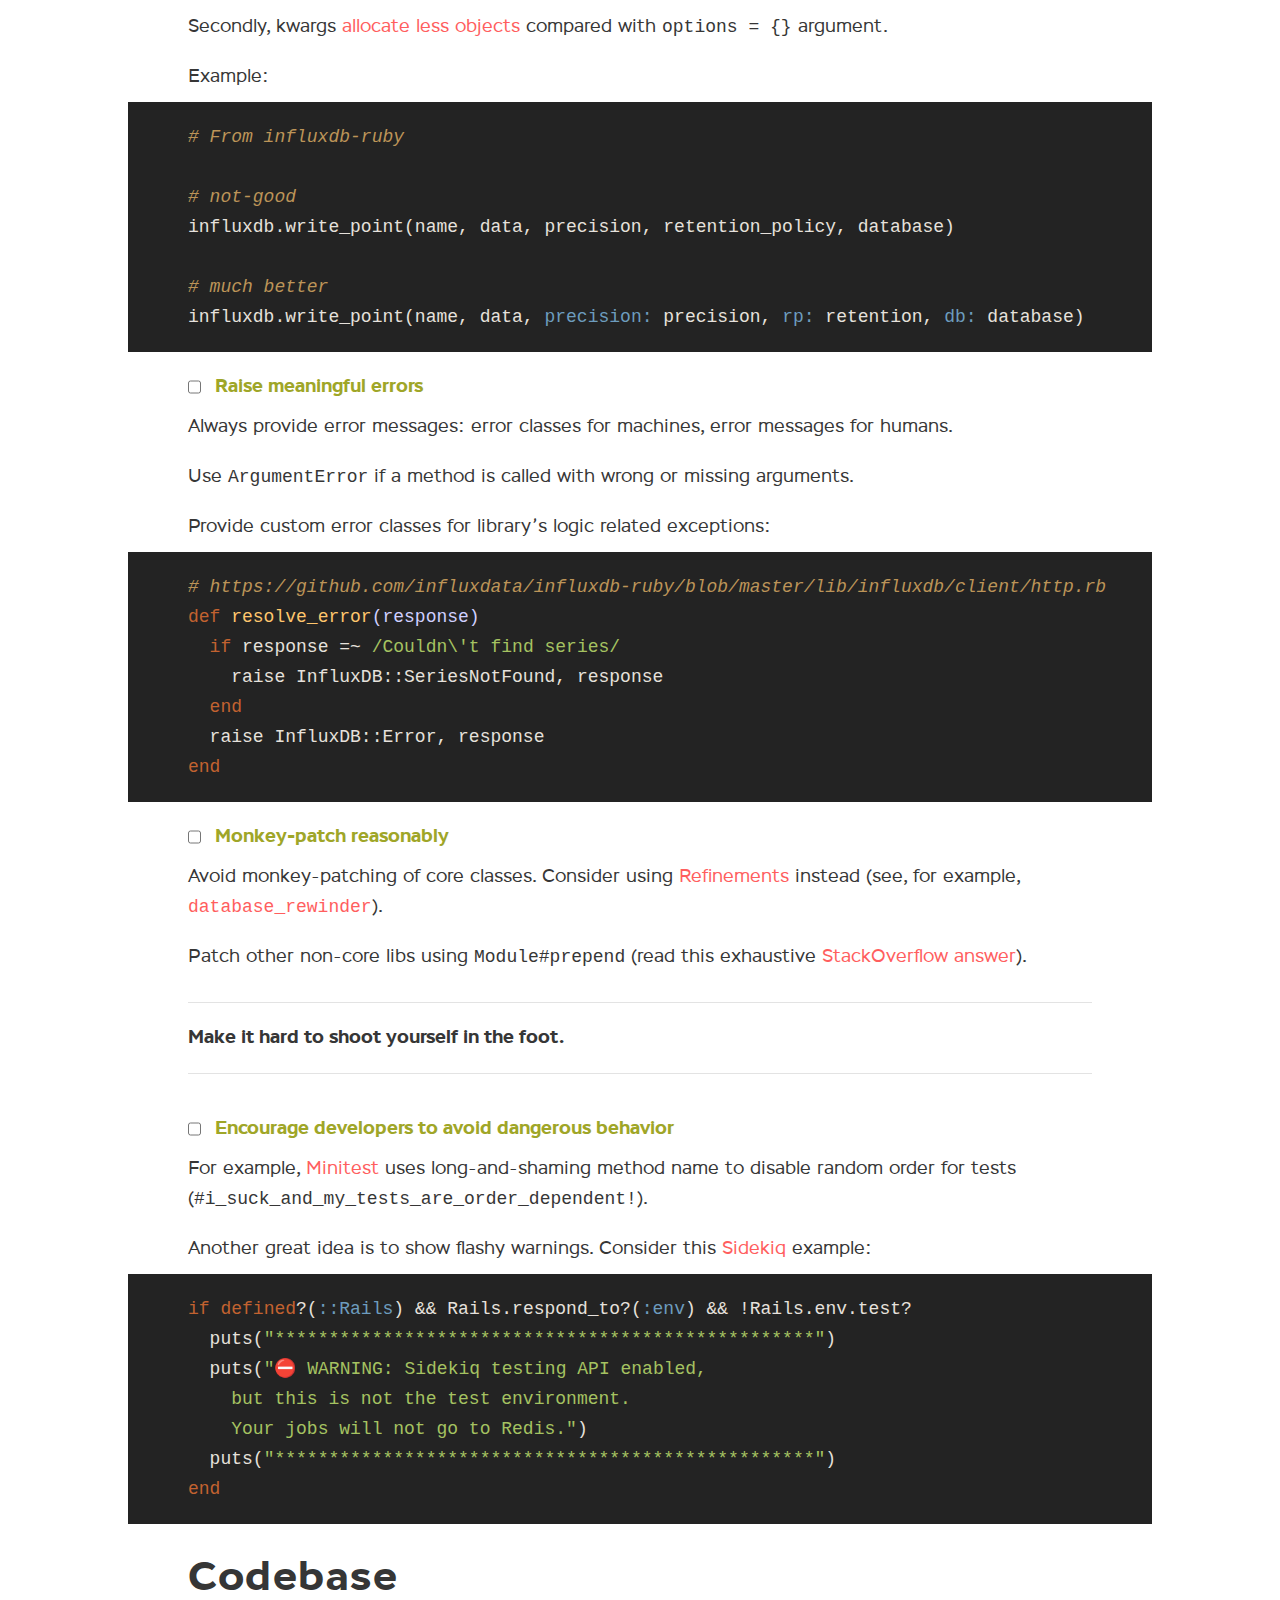
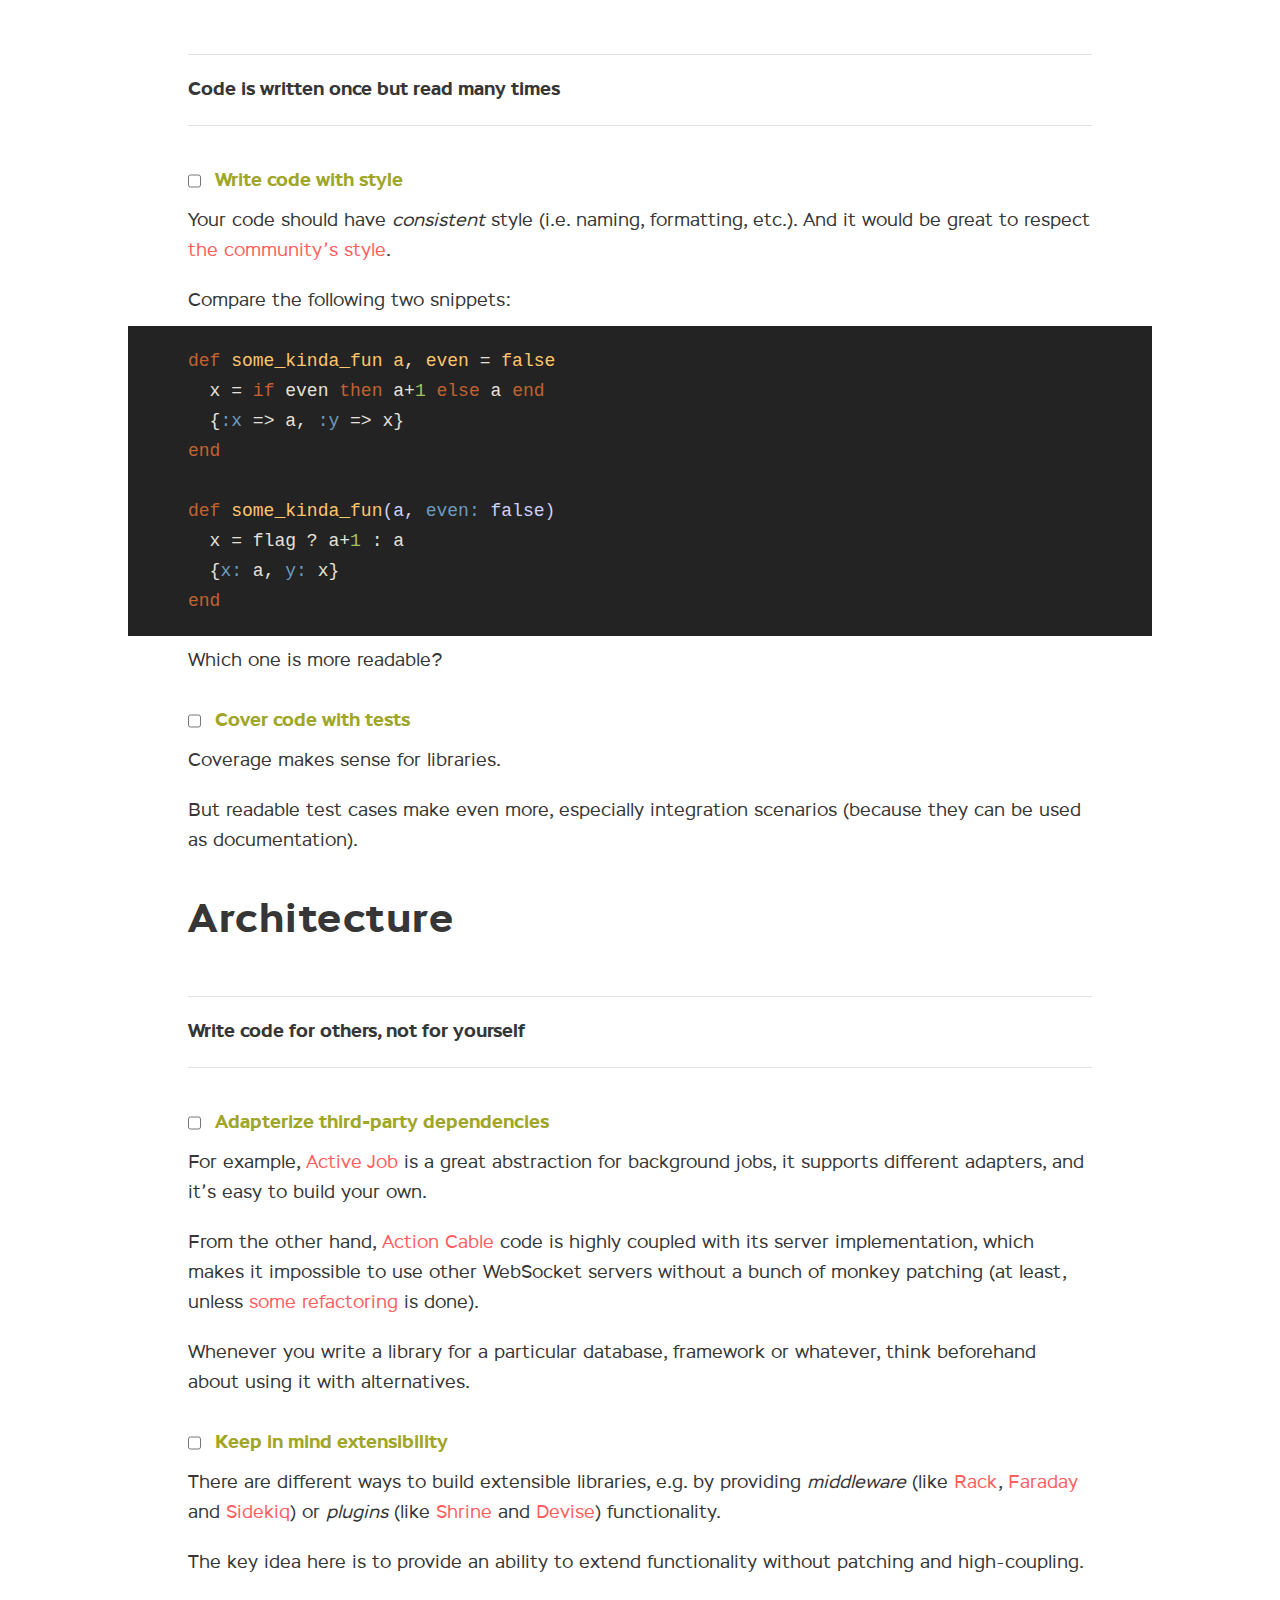
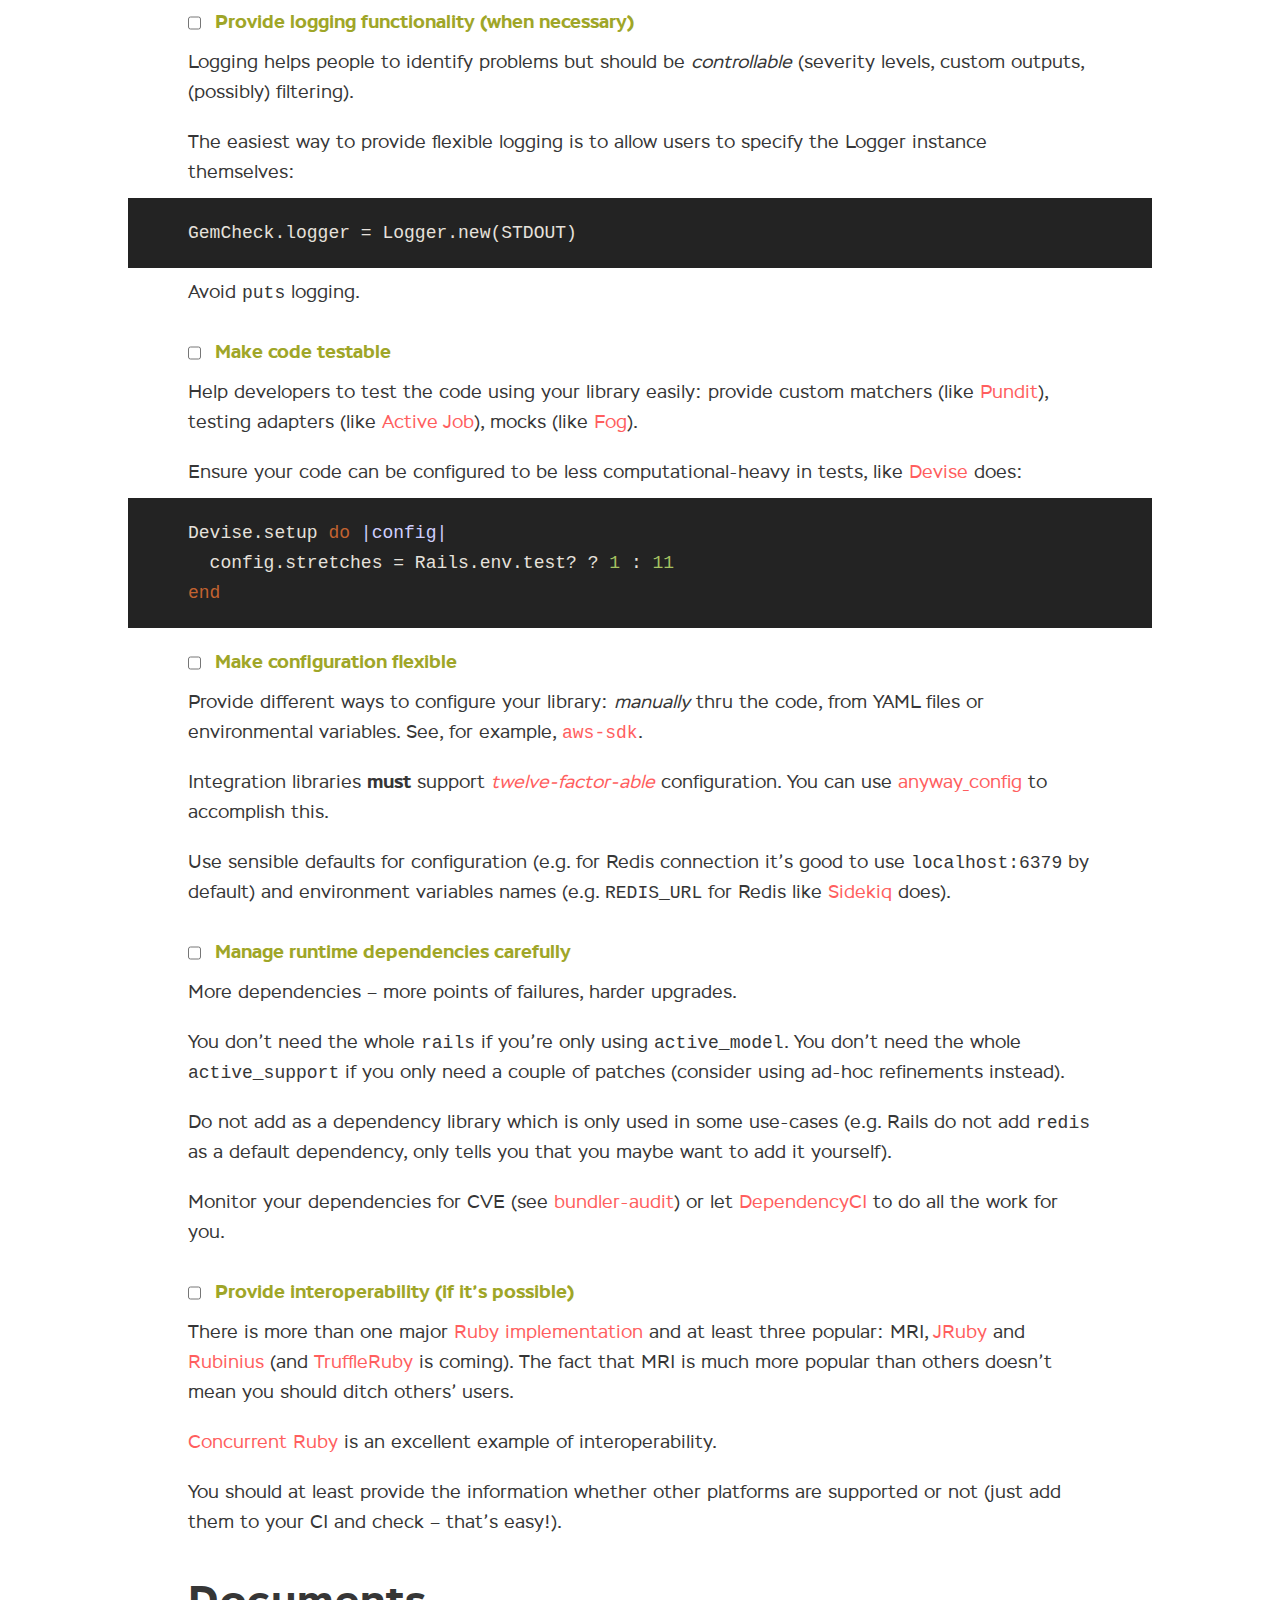
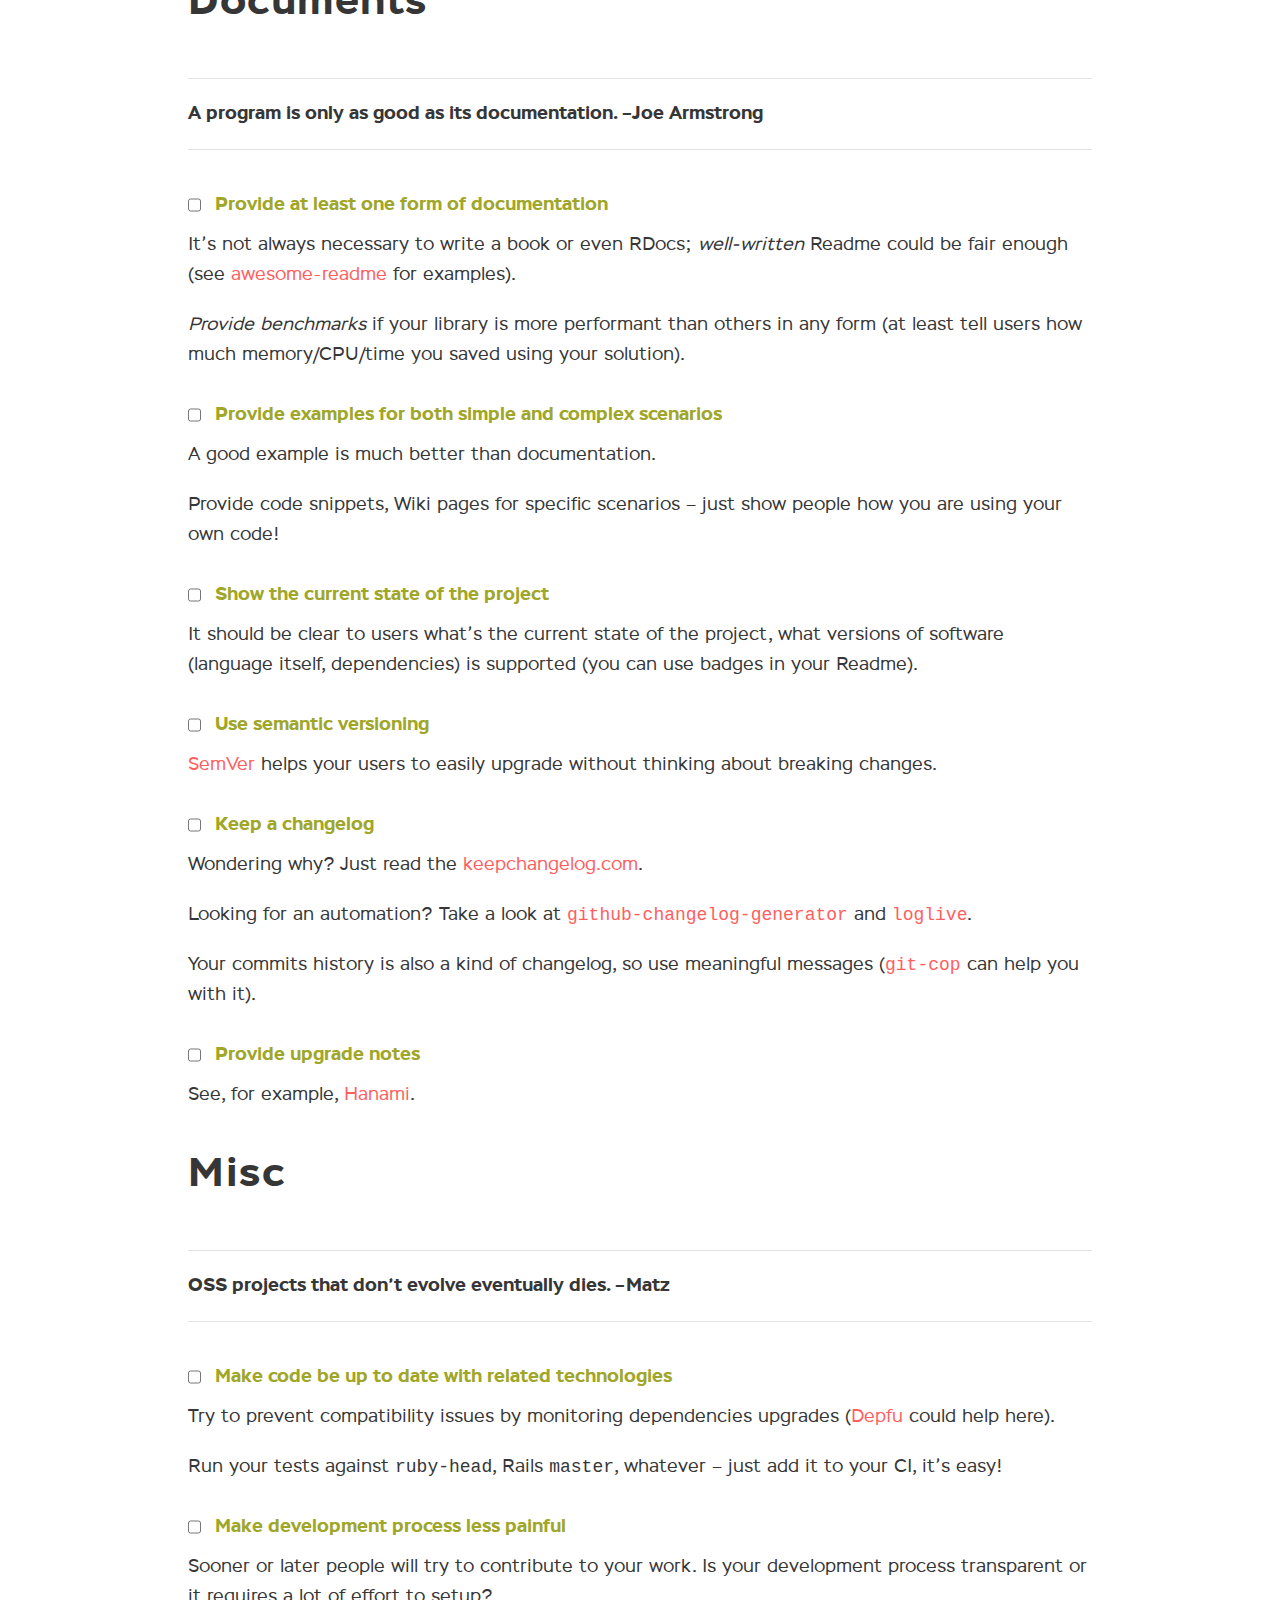
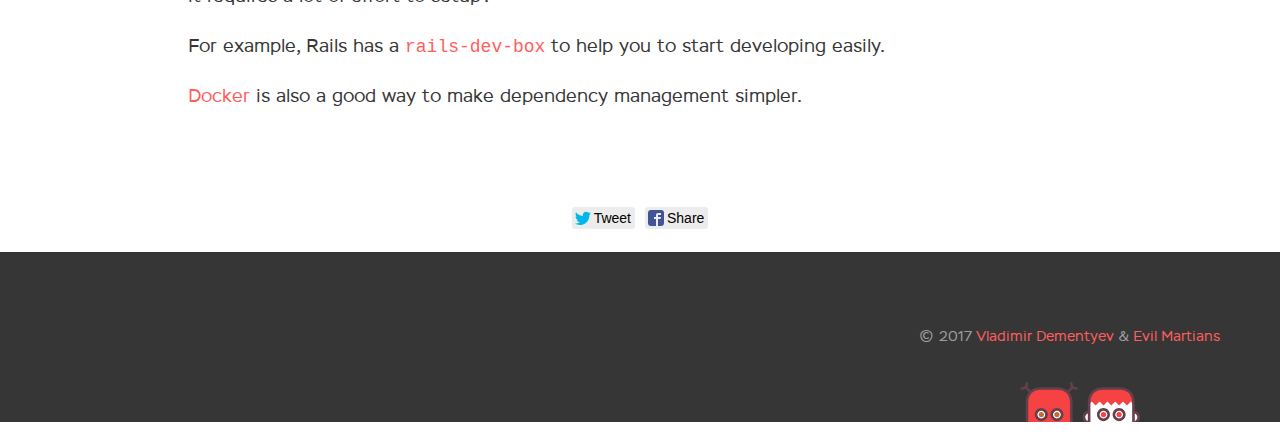
==== commit dd9bc520: "Add logger example; clarify kwargs" ====
--- a/index.html
+++ b/index.html
@@ -119,7 +119,7 @@
 </ul>
 <p>Where <em>N</em> is typically equal to 2.</p>
 <p>First, kwargs are more readable and do not depend on the order.</p>
-<p>Secondly, kwargs <a href="https://github.com/benoittgt/understand_ruby_memory#why-keywords-arguments-will-create-less-garbage-collected-objects-after-22-answered-">allocate less objects</a>.</p>
+<p>Secondly, kwargs <a href="https://github.com/benoittgt/understand_ruby_memory#why-keywords-arguments-will-create-less-garbage-collected-objects-after-22-answered-">allocate less objects</a> compared with <code>options = {}</code> argument.</p>
 <p>Example:</p>
 <pre><code class="language-ruby"><span class="hljs-comment"># From influxdb-ruby</span>
 
@@ -146,7 +146,7 @@
 <ul>
 <li><input type="checkbox" id="checkbox6"><label for="checkbox6">Monkey-patch reasonably</label></li>
 </ul>
-<p>Avoid monkey-patching of core classes. Consider using <a href="https://ruby-doc.org/core-2.4.1/doc/syntax/refinements_rdoc.html">Refinements</a> instead (see, for example, <a href="https://github.com/amatsuda/database_rewinder/blob/v0.8.2/lib/database_rewinder/cleaner.rb">database_rewinder</a>).</p>
+<p>Avoid monkey-patching of core classes. Consider using <a href="https://ruby-doc.org/core-2.4.1/doc/syntax/refinements_rdoc.html">Refinements</a> instead (see, for example, <a href="https://github.com/amatsuda/database_rewinder/blob/v0.8.2/lib/database_rewinder/cleaner.rb"><code>database_rewinder</code></a>).</p>
 <p>Patch other non-core libs using <code>Module#prepend</code> (read this exhaustive <a href="https://stackoverflow.com/a/4471202">StackOverflow answer</a>).</p>
 <blockquote>
 <p>Make it hard to shoot yourself in the foot.</p>
@@ -209,7 +209,10 @@
 <ul>
 <li><input type="checkbox" id="checkbox12"><label for="checkbox12">Provide logging functionality (when necessary)</label></li>
 </ul>
-<p>Logging helps people to identify problems but should be <em>controlable</em> (severity levels, custom outputs, (possibly) filtering).</p>
+<p>Logging helps people to identify problems but should be <em>controllable</em> (severity levels, custom outputs, (possibly) filtering).</p>
+<p>The easiest way to provide flexible logging is to allow users to specify the Logger instance themselves:</p>
+<pre><code class="language-ruby">GemCheck.logger = Logger.new(STDOUT)
+</code></pre>
 <p>Avoid <code>puts</code> logging.</p>
 <ul>
 <li><input type="checkbox" id="checkbox13"><label for="checkbox13">Make code testable</label></li>
@@ -224,8 +227,8 @@
 <li><input type="checkbox" id="checkbox14"><label for="checkbox14">Make configuration flexible</label></li>
 </ul>
 <p>Provide different ways to configure your library: <em>manually</em> thru the code, from YAML files or environmental variables.
-See, for example, <a href="https://github.com/aws/aws-sdk-ruby#configuration">aws-sdk</a>.</p>
-<p>Integration libraries <strong>must</strong> support <a href="https://12factor.net"><em>twelve-factor-able</em></a> configuration. You can use <a href="https://github.com/palkan/anyway_config">anyway_config</a> to acomplish this.</p>
+See, for example, <a href="https://github.com/aws/aws-sdk-ruby#configuration"><code>aws-sdk</code></a>.</p>
+<p>Integration libraries <strong>must</strong> support <a href="https://12factor.net"><em>twelve-factor-able</em></a> configuration. You can use <a href="https://github.com/palkan/anyway_config">anyway_config</a> to accomplish this.</p>
 <p>Use sensible defaults for configuration (e.g. for Redis connection it’s good to use <code>localhost:6379</code> by default) and environment variables names (e.g. <code>REDIS_URL</code> for Redis like <a href="https://github.com/mperham/sidekiq/blob/v5.0.0/lib/sidekiq/redis_connection.rb#L100-L102">Sidekiq</a> does).</p>
 <ul>
 <li><input type="checkbox" id="checkbox15"><label for="checkbox15">Manage runtime dependencies carefully</label></li>
@@ -234,7 +237,7 @@
 <p>You don’t need the whole <code>rails</code> if you’re only using <code>active_model</code>.
 You don’t need the whole <code>active_support</code> if you only need a couple of patches (consider using ad-hoc refinements instead).</p>
 <p>Do not add as a dependency library which is only used in some use-cases (e.g. Rails do not add <code>redis</code> as a default dependency, only tells you that you maybe want to add it yourself).</p>
-<p>Monitor your dependencies for CVE (see <a href="https://github.com/rubysec/bundler-audit">bundler-audit</a>).</p>
+<p>Monitor your dependencies for CVE (see <a href="https://github.com/rubysec/bundler-audit">bundler-audit</a>) or let <a href="https://dependencyci.com">DependencyCI</a> to do all the work for you.</p>
 <ul>
 <li><input type="checkbox" id="checkbox16"><label for="checkbox16">Provide interoperability (if it’s possible)</label></li>
 </ul>
@@ -267,8 +270,8 @@
 <li><input type="checkbox" id="checkbox21"><label for="checkbox21">Keep a changelog</label></li>
 </ul>
 <p>Wondering why? Just read the <a href="http://keepachangelog.com/en/1.0.0/">keepchangelog.com</a>.</p>
-<p>Looking for an automation? Take a look at <a href="https://github.com/skywinder/github-changelog-generato">github-changelog-generator</a>  and <a href="https://github.com/egoist/loglive">loglive</a>.</p>
-<p>Your commits history is also a kind of changelog, so use meaningful messages (<a href="https://github.com/bkuhlmann/git-cop">git-cop</a> can help you with it).</p>
+<p>Looking for an automation? Take a look at <a href="https://github.com/skywinder/github-changelog-generato"><code>github-changelog-generator</code></a>  and <a href="https://github.com/egoist/loglive"><code>loglive</code></a>.</p>
+<p>Your commits history is also a kind of changelog, so use meaningful messages (<a href="https://github.com/bkuhlmann/git-cop"><code>git-cop</code></a> can help you with it).</p>
 <ul>
 <li><input type="checkbox" id="checkbox22"><label for="checkbox22">Provide upgrade notes</label></li>
 </ul>
@@ -286,12 +289,21 @@
 <li><input type="checkbox" id="checkbox24"><label for="checkbox24">Make development process less painful</label></li>
 </ul>
 <p>Sooner or later people will try to contribute to your work. Is your development process transparent or it requires a lot of effort to setup?</p>
-<p>For example, Rails has a <a href="https://github.com/rails/rails-dev-box">rails-dev-box</a> to help you to start developing easily.</p>
+<p>For example, Rails has a <a href="https://github.com/rails/rails-dev-box"><code>rails-dev-box</code></a> to help you to start developing easily.</p>
 <p><a href="https://www.docker.com">Docker</a> is also a good way to make dependency management simpler.</p>
 
       </div>
     </div>
-    <script src="./js/app.min.js" type="text/javascript"></script>
+    <script src="./js/app.min.js" type="text/javascript"></script><script>
+  (function(i,s,o,g,r,a,m){i['GoogleAnalyticsObject']=r;i[r]=i[r]||function(){
+  (i[r].q=i[r].q||[]).push(arguments)},i[r].l=1*new Date();a=s.createElement(o),
+  m=s.getElementsByTagName(o)[0];a.async=1;a.src=g;m.parentNode.insertBefore(a,m)
+  })(window,document,'script','https://www.google-analytics.com/analytics.js','ga');
+
+  ga('create', 'UA-104346673-1', 'auto');
+  ga('send', 'pageview');
+</script>
+
     <script src="./vendor/likely.js" async type="text/javascript"></script>
     <div class="social-icons">
       <div class="likely">
